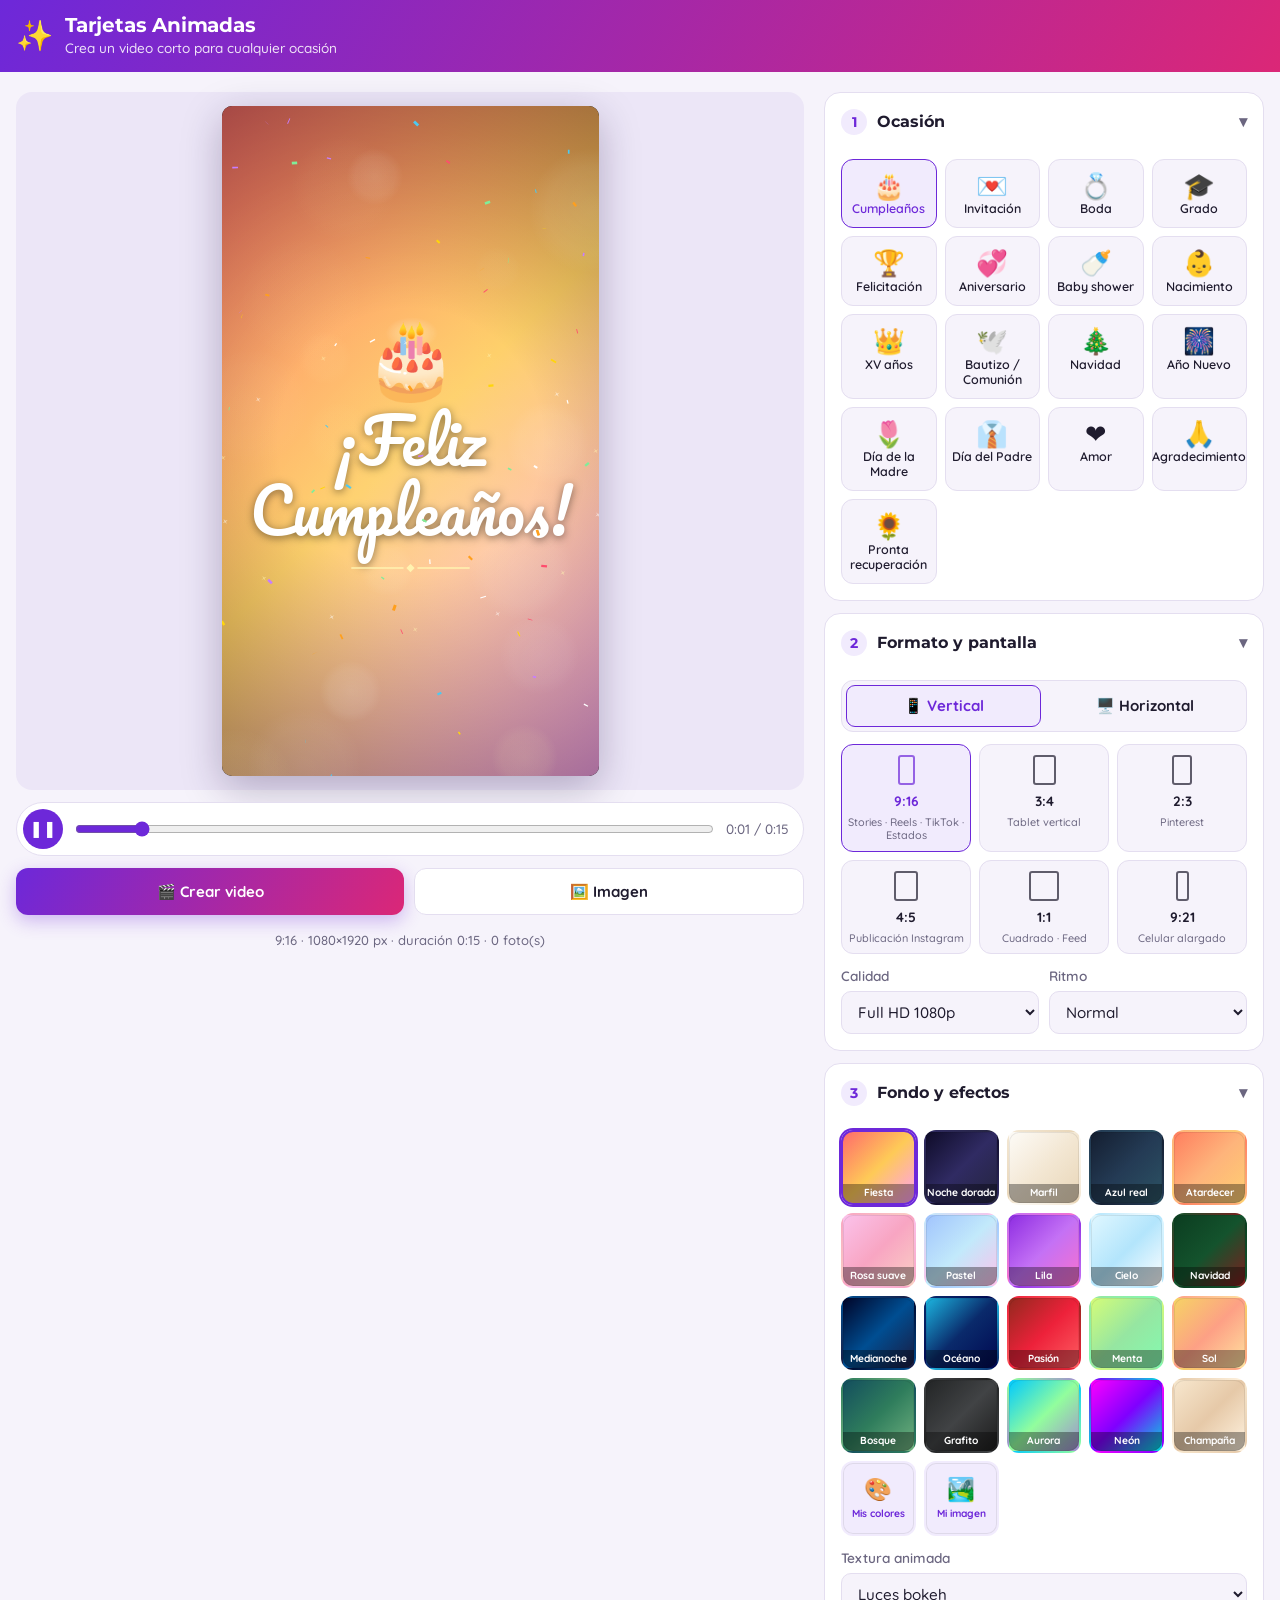
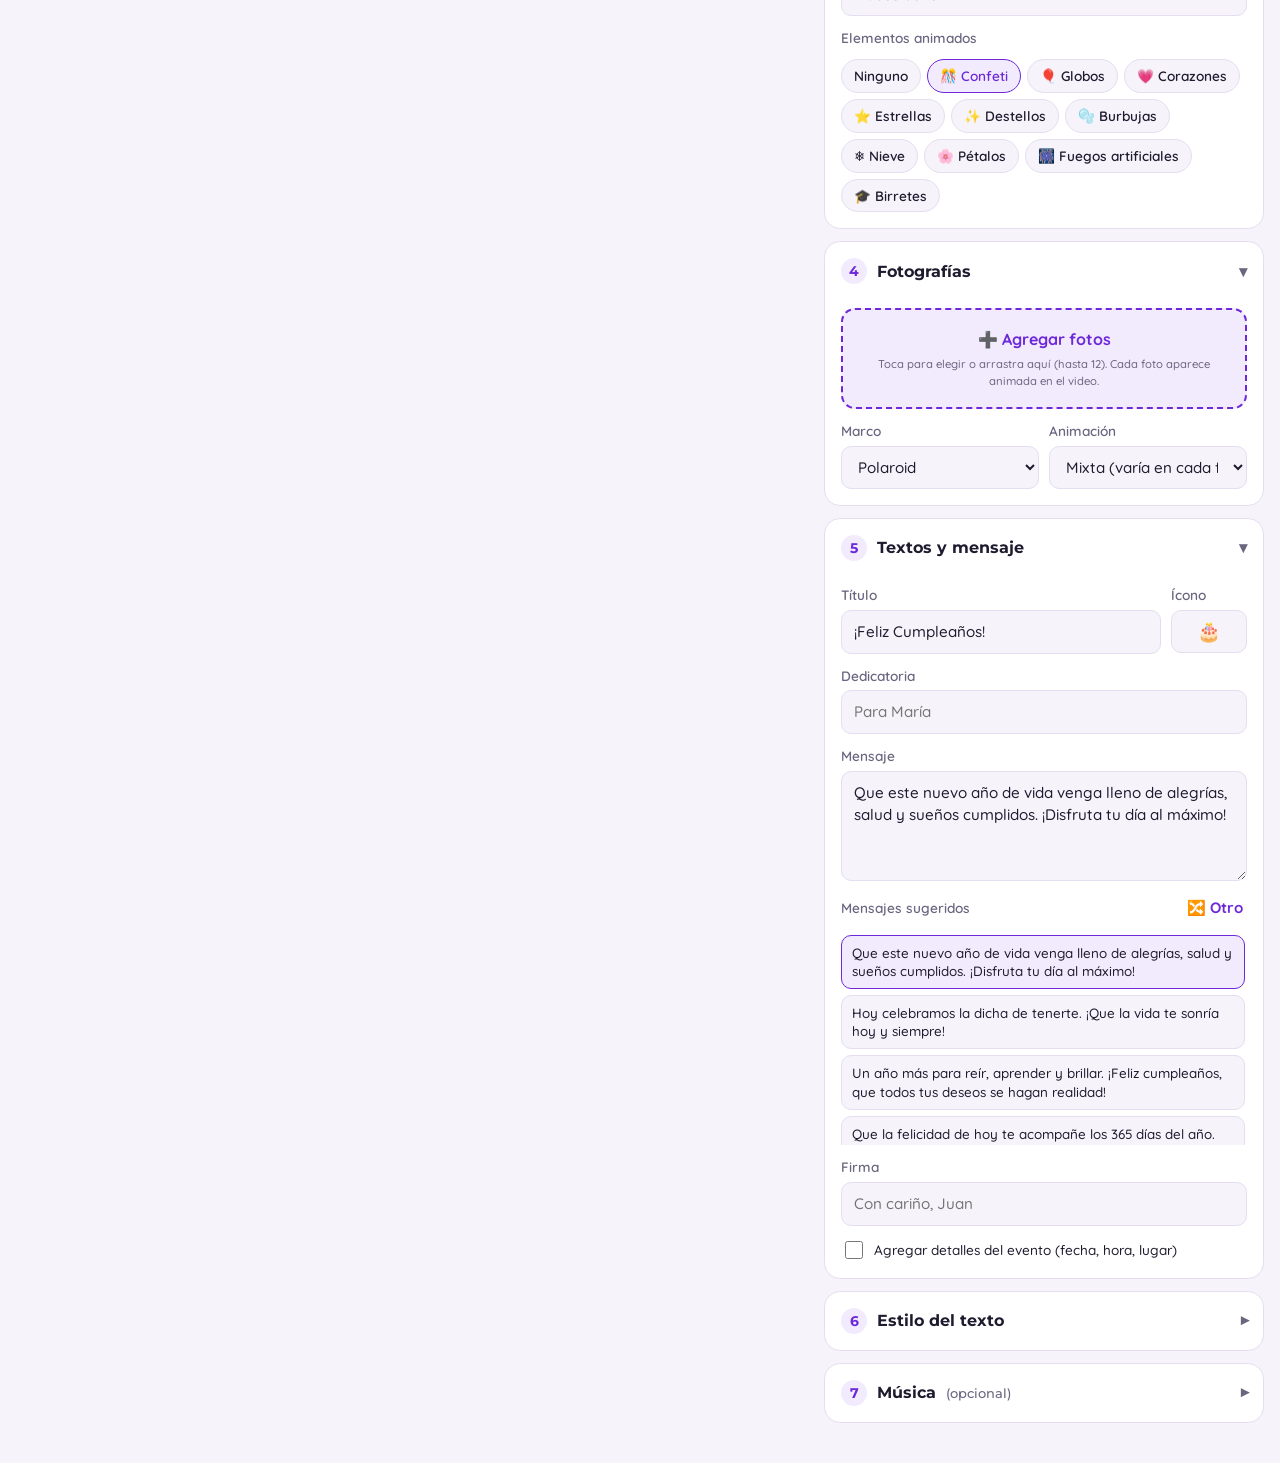
==== tarjetas/index.html @ b4204375 "Tarjetas Animadas: app para crear tarjetas virtuales en video App estática (tarjetas/) lista para Ne" ====
<!doctype html>
<html lang="es">
<head>
<meta charset="utf-8">
<meta name="viewport" content="width=device-width, initial-scale=1, viewport-fit=cover">
<meta name="description" content="Crea tarjetas virtuales animadas en video para cumpleaños, invitaciones, grados, bodas y más.">
<meta name="theme-color" content="#6d28d9">
<title>Tarjetas Animadas</title>
<link rel="icon" href="favicon.svg" type="image/svg+xml">
<link rel="preconnect" href="https://fonts.googleapis.com">
<link rel="preconnect" href="https://fonts.gstatic.com" crossorigin>
<link rel="stylesheet" href="https://fonts.googleapis.com/css2?family=Cinzel:wght@700&family=Dancing+Script:wght@700&family=Great+Vibes&family=Lobster&family=Montserrat:wght@400;600;700&family=Pacifico&family=Playfair+Display:wght@700&family=Quicksand:wght@500;600;700&display=swap">
<link rel="stylesheet" href="styles.css">
</head>
<body>
<header class="top">
  <div class="brand"><span class="logo" aria-hidden="true">✨</span><div><h1>Tarjetas Animadas</h1><p>Crea un video corto para cualquier ocasión</p></div></div>
</header>

<main class="layout">
  <section class="preview" aria-label="Vista previa">
    <div class="stage" id="stage"><canvas id="cv" aria-label="Vista previa animada de la tarjeta"></canvas></div>
    <div class="player">
      <button id="playBtn" class="round" aria-label="Reproducir">▶</button>
      <input id="scrub" type="range" min="0" max="10" step="0.01" value="0" aria-label="Posición">
      <span id="timeLbl" class="time">0:00 / 0:00</span>
    </div>
    <div class="actions">
      <button id="videoBtn" class="btn primary">🎬 Crear video</button>
      <button id="pngBtn" class="btn">🖼️ Imagen</button>
    </div>
    <p id="formatInfo" class="hint center"></p>
  </section>

  <section class="controls" aria-label="Opciones de la tarjeta">
    <details class="panel" open>
      <summary><b>1</b> Ocasión</summary>
      <div id="occGrid" class="occ-grid"></div>
    </details>

    <details class="panel" open>
      <summary><b>2</b> Formato y pantalla</summary>
      <div class="seg" role="group" aria-label="Orientación">
        <button data-orient="v" class="on">📱 Vertical</button>
        <button data-orient="h">🖥️ Horizontal</button>
      </div>
      <div id="ratioGrid" class="ratio-grid"></div>
      <div class="row2">
        <label>Calidad<select id="quality"></select></label>
        <label>Ritmo<select id="speed">
          <option value="0.8">Rápido</option>
          <option value="1" selected>Normal</option>
          <option value="1.3">Pausado</option>
        </select></label>
      </div>
    </details>

    <details class="panel" open>
      <summary><b>3</b> Fondo y efectos</summary>
      <div id="bgGrid" class="bg-grid"></div>
      <div id="customBox" class="row2" hidden>
        <label>Color 1<input id="c1" type="color" value="#ff6b6b"></label>
        <label>Color 2<input id="c2" type="color" value="#5f27cd"></label>
      </div>
      <div id="imageBox" hidden>
        <label class="file">📷 Elegir imagen de fondo<input id="bgFile" type="file" accept="image/*" hidden></label>
        <label>Oscurecer fondo<input id="bgDim" type="range" min="0" max="0.75" step="0.05" value="0.35"></label>
      </div>
      <label>Textura animada<select id="pattern"></select></label>
      <span class="lbl">Elementos animados</span>
      <div id="particleGrid" class="chips"></div>
    </details>

    <details class="panel" open>
      <summary><b>4</b> Fotografías</summary>
      <label id="drop" class="drop">
        <input id="photoIn" type="file" accept="image/*" multiple hidden>
        <span>➕ Agregar fotos</span>
        <small>Toca para elegir o arrastra aquí (hasta 12). Cada foto aparece animada en el video.</small>
      </label>
      <ul id="photoList" class="photos"></ul>
      <div class="row2">
        <label>Marco<select id="frame"></select></label>
        <label>Animación<select id="photoAnim"></select></label>
      </div>
    </details>

    <details class="panel" open>
      <summary><b>5</b> Textos y mensaje</summary>
      <div class="row-emoji">
        <label>Título<input id="title" type="text" maxlength="80"></label>
        <label class="emoji-in">Ícono<input id="emoji" type="text" maxlength="4"></label>
      </div>
      <label>Dedicatoria<input id="to" type="text" maxlength="80"></label>
      <label>Mensaje<textarea id="message" rows="4" maxlength="500"></textarea></label>
      <div class="sugg-head"><span class="lbl">Mensajes sugeridos</span><button id="shuffle" class="link">🔀 Otro</button></div>
      <div id="suggestions" class="sugg"></div>
      <label>Firma<input id="from" type="text" maxlength="80"></label>
      <label class="check"><input id="showDetails" type="checkbox"> Agregar detalles del evento (fecha, hora, lugar)</label>
      <div id="detailsBox" class="details" hidden>
        <label>Encabezado<input id="detailsTitle" type="text" maxlength="60" placeholder="¡Te esperamos!"></label>
        <div class="row2">
          <label>Fecha<input id="date" type="date"></label>
          <label>Hora<input id="time" type="time"></label>
        </div>
        <label>Lugar<input id="place" type="text" maxlength="120" placeholder="Salón Los Robles, Calle 10 # 5-20"></label>
        <label>Nota<input id="note" type="text" maxlength="120" placeholder="Confirmar asistencia al 300 000 0000"></label>
      </div>
    </details>

    <details class="panel">
      <summary><b>6</b> Estilo del texto</summary>
      <div class="row2">
        <label>Letra del título<select id="titleFont"></select></label>
        <label>Letra del mensaje<select id="bodyFont"></select></label>
      </div>
      <label>Animación del mensaje<select id="textAnim"></select></label>
      <label class="check"><input id="textAuto" type="checkbox" checked> Colores automáticos según el fondo</label>
      <div id="colorBox" class="row2" hidden>
        <label>Texto<input id="textColor" type="color" value="#ffffff"></label>
        <label>Detalles<input id="accentColor" type="color" value="#ffd166"></label>
      </div>
      <label class="check"><input id="showEmoji" type="checkbox" checked> Mostrar ícono en la portada</label>
    </details>

    <details class="panel">
      <summary><b>7</b> Música <small>(opcional)</small></summary>
      <label class="file">🎵 Elegir canción (MP3, M4A…)<input id="musicIn" type="file" accept="audio/*" hidden></label>
      <div id="musicBox" class="music" hidden>
        <span id="musicName"></span>
        <button id="musicRemove" class="link">Quitar</button>
      </div>
      <label>Volumen<input id="volume" type="range" min="0" max="1" step="0.05" value="0.8"></label>
      <p class="hint">La canción se incluye en el video y se desvanece al final. Usa música que tengas derecho a compartir.</p>
    </details>
  </section>
</main>

<dialog id="dlg">
  <div class="dlg-body">
    <div id="recView">
      <h2>Grabando tu video…</h2>
      <p class="hint">Mantén esta pestaña abierta y la pantalla encendida hasta que termine.</p>
      <div class="bar"><i id="recBar"></i></div>
      <p id="recLbl" class="hint center">0%</p>
      <button id="cancelBtn" class="btn">Cancelar</button>
    </div>
    <div id="doneView" hidden>
      <h2>¡Tu tarjeta está lista! 🎉</h2>
      <video id="outVideo" controls playsinline loop></video>
      <p id="outInfo" class="hint center"></p>
      <div class="actions">
        <a id="dlLink" class="btn primary" download>⬇️ Descargar</a>
        <button id="shareBtn" class="btn" hidden>📤 Compartir</button>
        <button id="closeBtn" class="btn">Cerrar</button>
      </div>
    </div>
  </div>
</dialog>
<div id="toast" role="status" aria-live="polite"></div>
<audio id="audio" loop preload="auto"></audio>
<script type="module" src="js/app.js"></script>
</body>
</html>
---- tarjetas/styles.css ----
:root {
  --bg: #f6f3fb;
  --panel: #ffffff;
  --ink: #1f1b2e;
  --muted: #6b6680;
  --line: #e4def0;
  --brand: #6d28d9;
  --brand2: #db2777;
  --brand-ink: #ffffff;
  --soft: #f1ebfd;
  --stage: #ece6f7;
  --r: 16px;
  color-scheme: light;
}
@media (prefers-color-scheme: dark) {
  :root:not([data-theme="light"]) {
    --bg: #14111d; --panel: #1e1a2b; --ink: #f1edf9; --muted: #a59fbb; --line: #332c46;
    --brand: #a78bfa; --brand2: #f472b6; --brand-ink: #160f24; --soft: #2a2340; --stage: #0d0b14;
    color-scheme: dark;
  }
}
:root[data-theme="dark"] {
  --bg: #14111d; --panel: #1e1a2b; --ink: #f1edf9; --muted: #a59fbb; --line: #332c46;
  --brand: #a78bfa; --brand2: #f472b6; --brand-ink: #160f24; --soft: #2a2340; --stage: #0d0b14;
  color-scheme: dark;
}

* { box-sizing: border-box; -webkit-tap-highlight-color: transparent; }
html, body { margin: 0; }
body { background: var(--bg); color: var(--ink); font: 500 15px/1.45 Quicksand, system-ui, -apple-system, "Segoe UI", Roboto, sans-serif; }
button, input, select, textarea { font: inherit; color: inherit; }
button { cursor: pointer; }
[hidden] { display: none !important; }

.top { padding: 14px 16px; background: linear-gradient(120deg, #6d28d9, #db2777); color: #fff; }
.brand { display: flex; align-items: center; gap: 12px; max-width: 1280px; margin: 0 auto; }
.logo { font-size: 30px; }
.top h1 { margin: 0; font: 700 1.25rem/1.1 Montserrat, sans-serif; letter-spacing: -0.01em; }
.top p { margin: 2px 0 0; opacity: 0.88; font-size: 0.85rem; }

.layout { display: grid; grid-template-columns: minmax(0, 1fr) minmax(340px, 440px); gap: 20px; max-width: 1280px; margin: 0 auto; padding: 20px 16px 40px; align-items: start; }
.preview { position: sticky; top: 16px; display: flex; flex-direction: column; gap: 12px; min-width: 0; }
.stage { background: var(--stage); border-radius: var(--r); display: flex; align-items: center; justify-content: center; padding: 14px; min-height: 240px; }
#cv { display: block; border-radius: 10px; box-shadow: 0 12px 40px rgba(30, 10, 60, 0.28); background: #000; }

.player { display: flex; align-items: center; gap: 10px; background: var(--panel); border: 1px solid var(--line); border-radius: 99px; padding: 6px 14px 6px 6px; }
.round { width: 40px; height: 40px; border-radius: 50%; border: 0; background: var(--brand); color: var(--brand-ink); font-size: 16px; flex: none; }
#scrub { flex: 1; min-width: 0; accent-color: var(--brand); }
.time { font-variant-numeric: tabular-nums; font-size: 0.85rem; color: var(--muted); white-space: nowrap; }

.actions { display: flex; gap: 10px; flex-wrap: wrap; }
.btn { flex: 1; min-width: 120px; display: inline-flex; align-items: center; justify-content: center; gap: 6px; padding: 12px 16px; border-radius: 12px; border: 1px solid var(--line); background: var(--panel); font-weight: 700; text-decoration: none; color: var(--ink); }
.btn.primary { background: linear-gradient(120deg, var(--brand), var(--brand2)); color: #fff; border: 0; box-shadow: 0 6px 18px rgba(109, 40, 217, 0.3); }
.btn:disabled { opacity: 0.6; cursor: wait; }
.hint { color: var(--muted); font-size: 0.82rem; margin: 4px 0; }
.center { text-align: center; }

.controls { display: flex; flex-direction: column; gap: 12px; min-width: 0; }
.panel { background: var(--panel); border: 1px solid var(--line); border-radius: var(--r); padding: 4px 16px; }
.panel[open] { padding-bottom: 16px; }
.panel summary { list-style: none; cursor: pointer; padding: 12px 0; font: 700 1rem Montserrat, sans-serif; display: flex; align-items: center; gap: 10px; }
.panel summary::-webkit-details-marker { display: none; }
.panel summary::after { content: '▾'; margin-left: auto; color: var(--muted); transition: transform 0.2s; }
.panel:not([open]) summary::after { transform: rotate(-90deg); }
.panel summary b { width: 26px; height: 26px; border-radius: 50%; background: var(--soft); color: var(--brand); display: grid; place-items: center; font-size: 0.85rem; flex: none; }
.panel summary small { color: var(--muted); font-weight: 500; }
.panel > * + * { margin-top: 12px; }

label { display: flex; flex-direction: column; gap: 5px; font-size: 0.85rem; font-weight: 600; color: var(--muted); }
input[type="text"], input[type="date"], input[type="time"], select, textarea {
  width: 100%; padding: 10px 12px; border: 1px solid var(--line); border-radius: 10px; background: var(--bg); color: var(--ink); font-weight: 500; font-size: 0.95rem;
}
textarea { resize: vertical; min-height: 90px; }
input:focus-visible, select:focus-visible, textarea:focus-visible, button:focus-visible, summary:focus-visible { outline: 2px solid var(--brand); outline-offset: 2px; }
input[type="color"] { width: 100%; height: 40px; padding: 2px; border: 1px solid var(--line); border-radius: 10px; background: var(--bg); }
input[type="range"] { accent-color: var(--brand); }
.lbl { display: block; font-size: 0.85rem; font-weight: 600; color: var(--muted); }
.row2 { display: grid; grid-template-columns: 1fr 1fr; gap: 10px; }
.row-emoji { display: grid; grid-template-columns: 1fr 76px; gap: 10px; }
.emoji-in input { text-align: center; font-size: 1.2rem; padding: 7px; }
.check { flex-direction: row; align-items: center; gap: 8px; color: var(--ink); font-weight: 500; }
.check input { width: 18px; height: 18px; accent-color: var(--brand); }
.link { border: 0; background: none; color: var(--brand); font-weight: 700; padding: 4px; }

.occ-grid { display: grid; grid-template-columns: repeat(auto-fill, minmax(92px, 1fr)); gap: 8px; }
.occ { display: flex; flex-direction: column; align-items: center; gap: 2px; padding: 10px 4px; border-radius: 12px; border: 1.5px solid var(--line); background: var(--bg); font-size: 0.78rem; font-weight: 600; line-height: 1.2; text-align: center; }
.occ span { font-size: 1.6rem; }
.occ.on, .chip.on, .ratio.on, .seg .on { border-color: var(--brand); background: var(--soft); color: var(--brand); }

.seg { display: grid; grid-template-columns: 1fr 1fr; gap: 6px; background: var(--bg); padding: 4px; border-radius: 12px; border: 1px solid var(--line); }
.seg button { border: 1.5px solid transparent; background: none; padding: 9px; border-radius: 9px; font-weight: 700; }
.ratio-grid { display: grid; grid-template-columns: repeat(3, 1fr); gap: 8px; }
.ratio { display: flex; flex-direction: column; align-items: center; gap: 6px; padding: 10px 4px 8px; border: 1.5px solid var(--line); background: var(--bg); border-radius: 12px; font-weight: 700; font-size: 0.85rem; }
.ratio i { display: block; border: 2px solid currentColor; border-radius: 3px; opacity: 0.7; }
.ratio small { font-weight: 500; font-size: 0.68rem; color: var(--muted); text-align: center; line-height: 1.2; }

.bg-grid { display: grid; grid-template-columns: repeat(auto-fill, minmax(64px, 1fr)); gap: 8px; }
.sw { aspect-ratio: 1; border-radius: 12px; border: 2px solid transparent; position: relative; overflow: hidden; display: flex; align-items: flex-end; justify-content: center; padding: 0; box-shadow: inset 0 0 0 1px rgba(0, 0, 0, 0.08); }
.sw span { width: 100%; font-size: 0.64rem; font-weight: 700; color: #fff; background: rgba(0, 0, 0, 0.35); padding: 2px 0; }
.sw.on { border-color: var(--brand); box-shadow: 0 0 0 2px var(--brand); }
.sw.special { background: var(--soft); align-items: center; flex-direction: column; color: var(--brand); font-size: 1.4rem; }
.sw.special span { background: none; color: var(--brand); }

.chips { display: flex; flex-wrap: wrap; gap: 6px; }
.chip { border: 1.5px solid var(--line); background: var(--bg); border-radius: 99px; padding: 6px 12px; font-size: 0.85rem; font-weight: 600; }

.file { flex-direction: row; justify-content: center; padding: 12px; border: 1.5px dashed var(--brand); border-radius: 12px; color: var(--brand); cursor: pointer; background: var(--soft); }
.drop { align-items: center; text-align: center; padding: 18px 12px; border: 2px dashed var(--brand); border-radius: 14px; background: var(--soft); cursor: pointer; color: var(--brand); }
.drop span { font-size: 1rem; font-weight: 700; }
.drop small { color: var(--muted); font-weight: 500; }
.drop.over { background: var(--brand); color: var(--brand-ink); }
.photos { list-style: none; margin: 0; padding: 0; display: grid; grid-template-columns: repeat(auto-fill, minmax(86px, 1fr)); gap: 8px; }
.photos:empty { display: none; }
.photos li { position: relative; border-radius: 10px; overflow: hidden; background: var(--bg); aspect-ratio: 1; border: 1px solid var(--line); }
.photos img { width: 100%; height: 100%; object-fit: cover; display: block; cursor: pointer; }
.photos .n { position: absolute; top: 4px; left: 4px; background: rgba(0, 0, 0, 0.6); color: #fff; font-size: 0.7rem; font-weight: 700; border-radius: 99px; padding: 1px 7px; }
.photos .ops { position: absolute; inset: auto 0 0 0; display: flex; justify-content: space-between; background: linear-gradient(transparent, rgba(0, 0, 0, 0.65)); padding: 10px 3px 3px; }
.photos .ops button { border: 0; background: rgba(255, 255, 255, 0.9); color: #222; width: 26px; height: 26px; border-radius: 50%; font-size: 0.8rem; padding: 0; }

.sugg-head { display: flex; align-items: center; justify-content: space-between; }
.sugg { display: flex; flex-direction: column; gap: 6px; max-height: 210px; overflow-y: auto; padding-right: 2px; }
.sugg button { text-align: left; border: 1px solid var(--line); background: var(--bg); border-radius: 10px; padding: 8px 10px; font-size: 0.84rem; line-height: 1.35; }
.sugg button.on { border-color: var(--brand); background: var(--soft); }
.details { display: flex; flex-direction: column; gap: 10px; padding: 12px; border-radius: 12px; background: var(--bg); border: 1px solid var(--line); }
.music { display: flex; align-items: center; justify-content: space-between; gap: 8px; background: var(--bg); padding: 8px 12px; border-radius: 10px; font-size: 0.88rem; }
.music span { overflow: hidden; text-overflow: ellipsis; white-space: nowrap; }

dialog { border: 0; border-radius: 20px; padding: 0; width: min(560px, calc(100vw - 32px)); background: var(--panel); color: var(--ink); box-shadow: 0 30px 80px rgba(0, 0, 0, 0.4); }
dialog::backdrop { background: rgba(15, 8, 30, 0.6); backdrop-filter: blur(3px); }
.dlg-body { padding: 22px; }
.dlg-body h2 { margin: 0 0 8px; font: 700 1.2rem Montserrat, sans-serif; text-align: center; }
#recView { display: flex; flex-direction: column; gap: 10px; }
.bar { height: 12px; background: var(--soft); border-radius: 99px; overflow: hidden; }
.bar i { display: block; height: 100%; width: 0; background: linear-gradient(90deg, var(--brand), var(--brand2)); transition: width 0.15s linear; }
#outVideo { display: block; width: 100%; max-height: 56vh; background: #000; border-radius: 12px; margin: 10px 0; }

#toast { position: fixed; left: 50%; bottom: 24px; transform: translate(-50%, 30px); background: #1f1b2e; color: #fff; padding: 10px 18px; border-radius: 99px; font-size: 0.9rem; opacity: 0; pointer-events: none; transition: 0.25s; z-index: 50; max-width: calc(100vw - 32px); text-align: center; }
#toast.show { opacity: 1; transform: translate(-50%, 0); }

@media (max-width: 899px) {
  .layout { grid-template-columns: 1fr; padding: 0 16px 32px; gap: 14px; }
  .preview { top: 0; z-index: 10; background: var(--bg); padding: 10px 0 8px; margin: 0 -16px; padding-left: 16px; padding-right: 16px; box-shadow: 0 8px 16px -12px rgba(0, 0, 0, 0.35); gap: 8px; }
  .stage { padding: 6px; min-height: 0; }
  .top { padding: 10px 16px; }
  .top p { display: none; }
  .logo { font-size: 24px; }
  .player { padding: 3px 12px 3px 3px; }
  .round { width: 34px; height: 34px; font-size: 14px; }
  .preview .hint { display: none; }
  .btn { padding: 9px 12px; min-width: 0; }
}
@media (max-width: 420px) {
  .ratio-grid { grid-template-columns: repeat(3, 1fr); }
  .row2 { gap: 8px; }
}
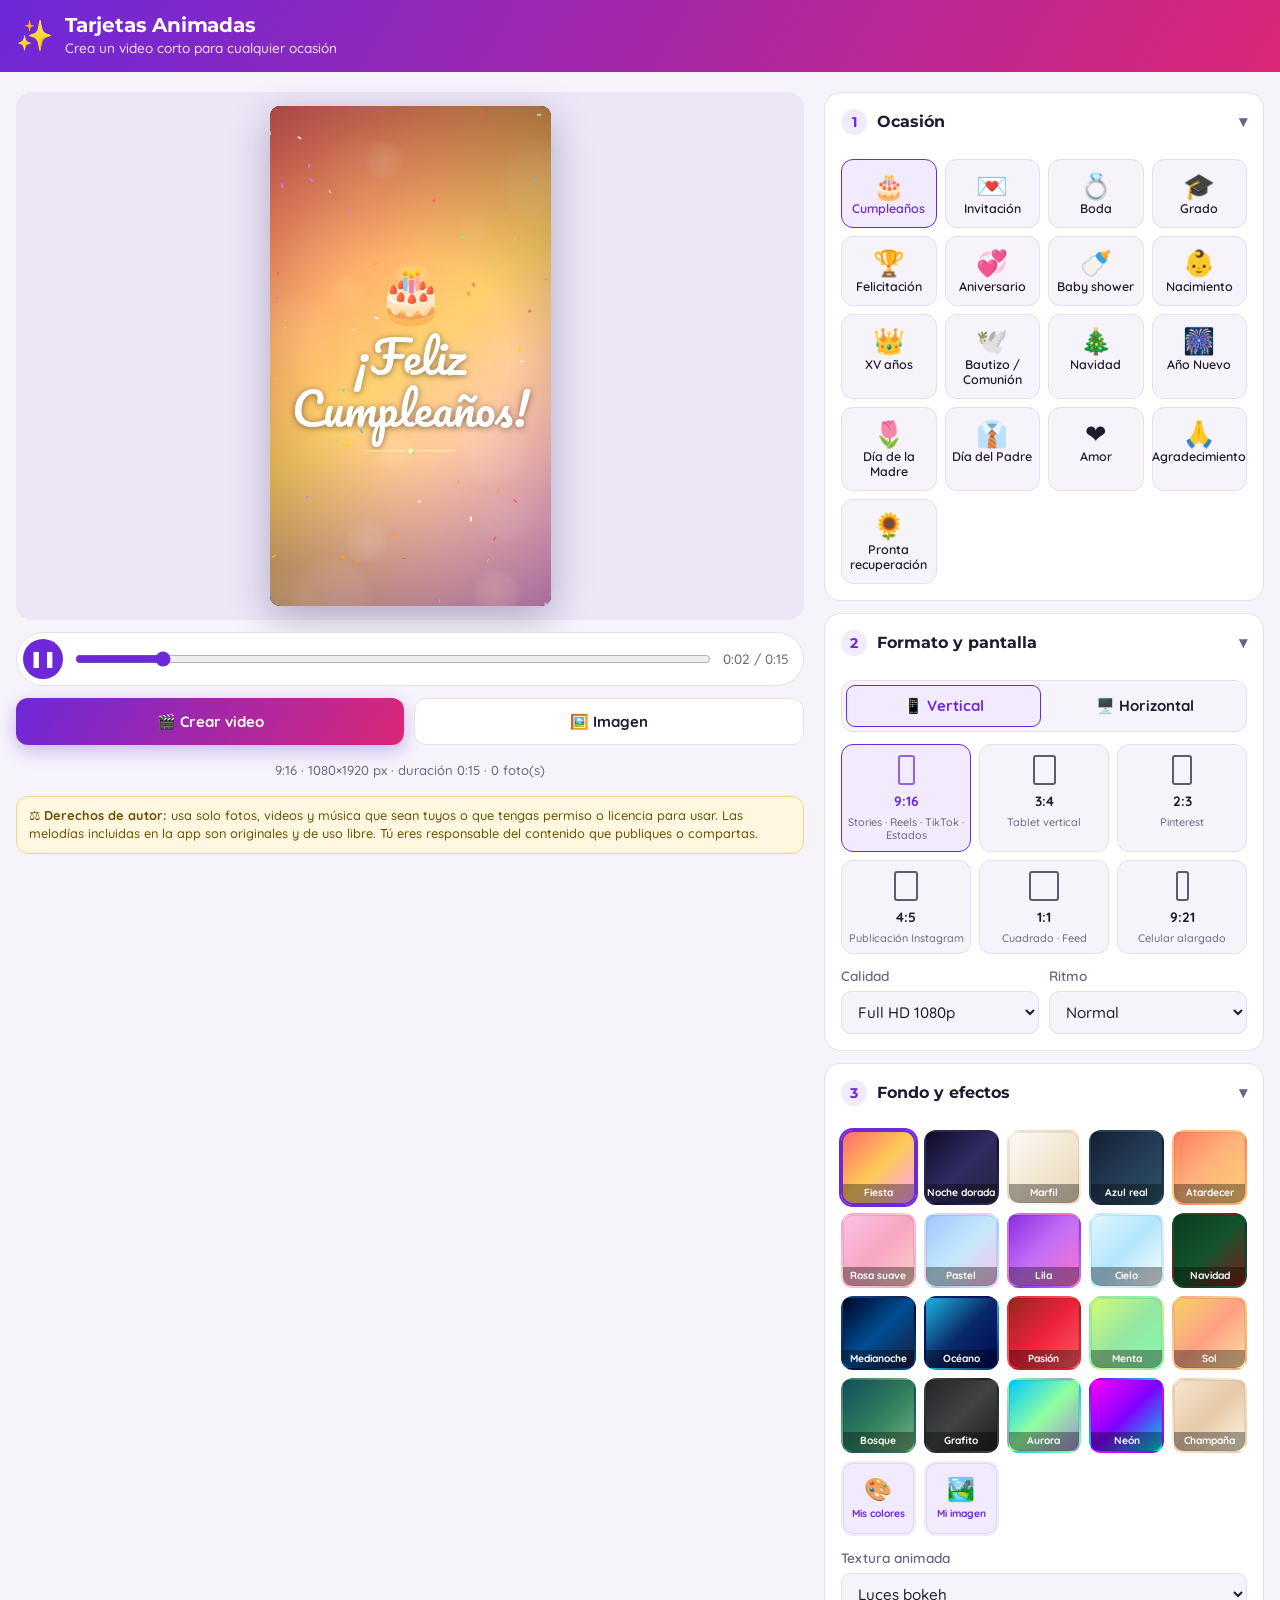
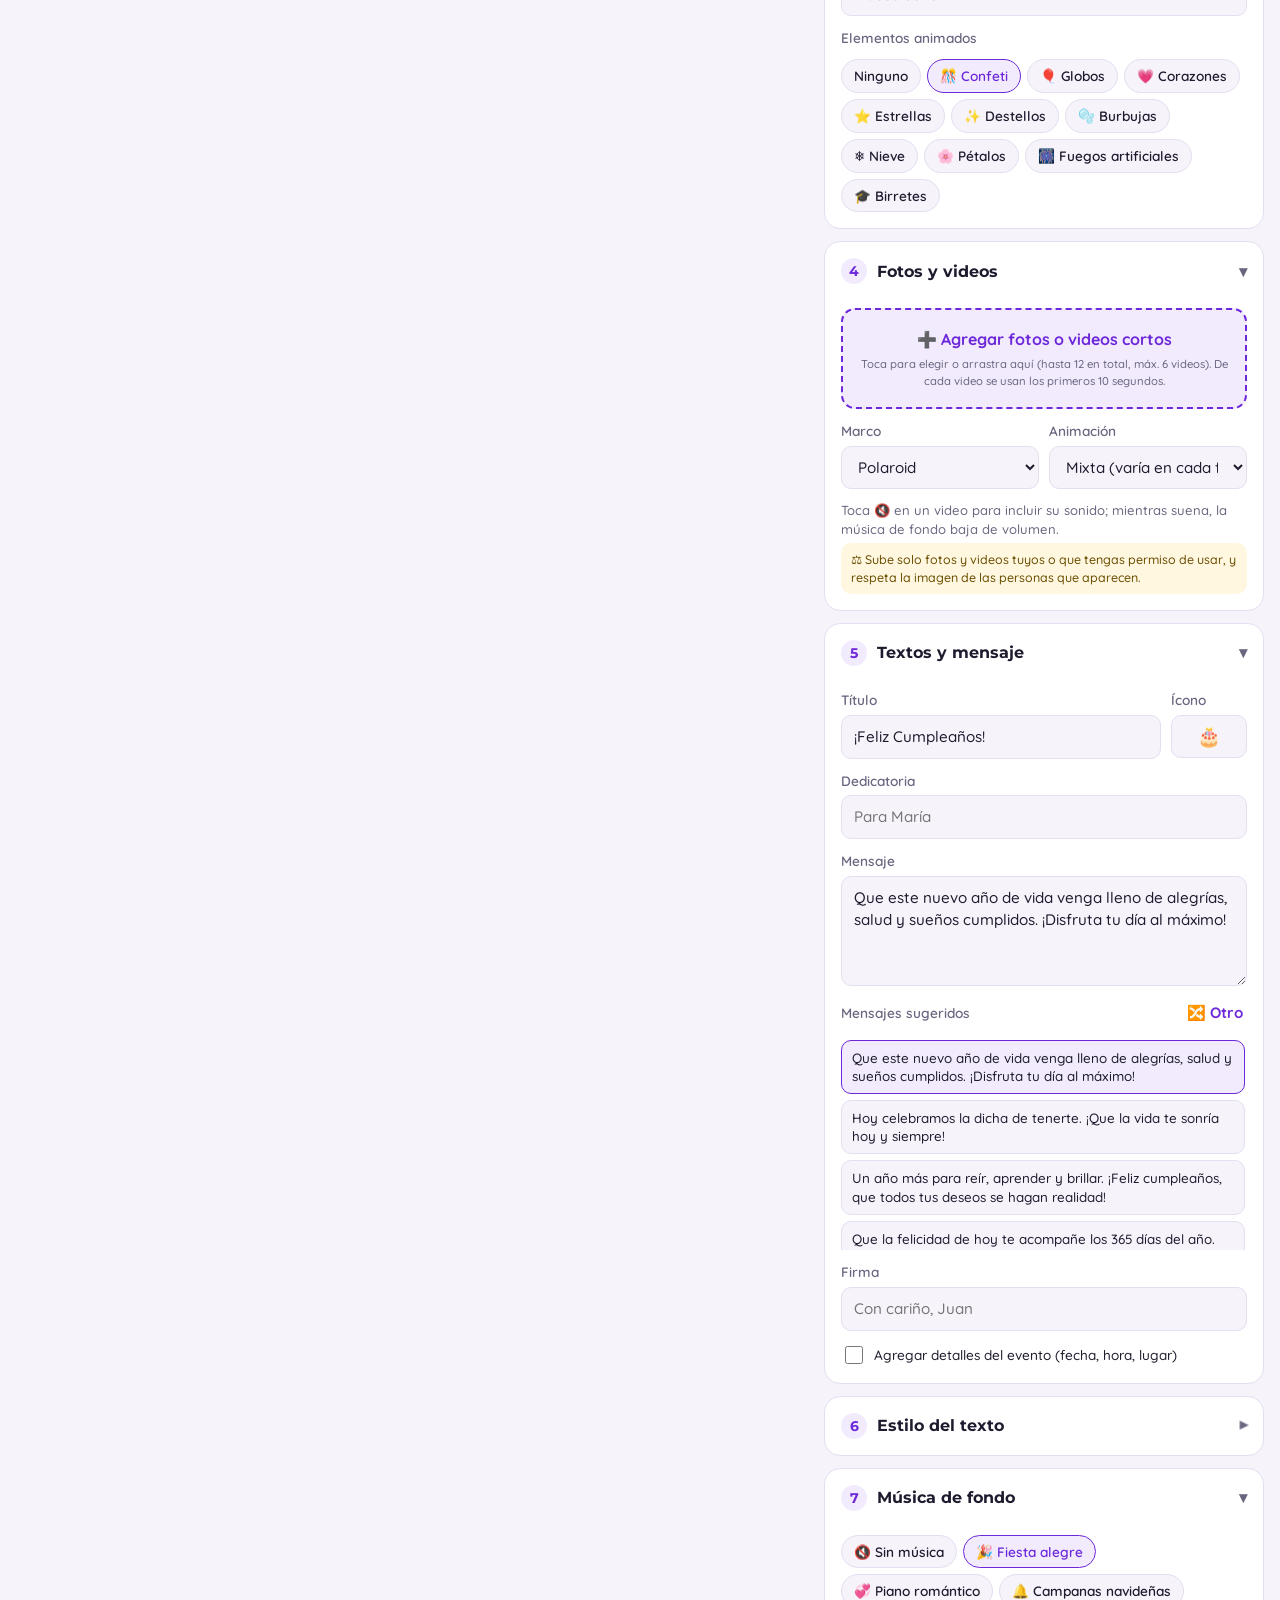
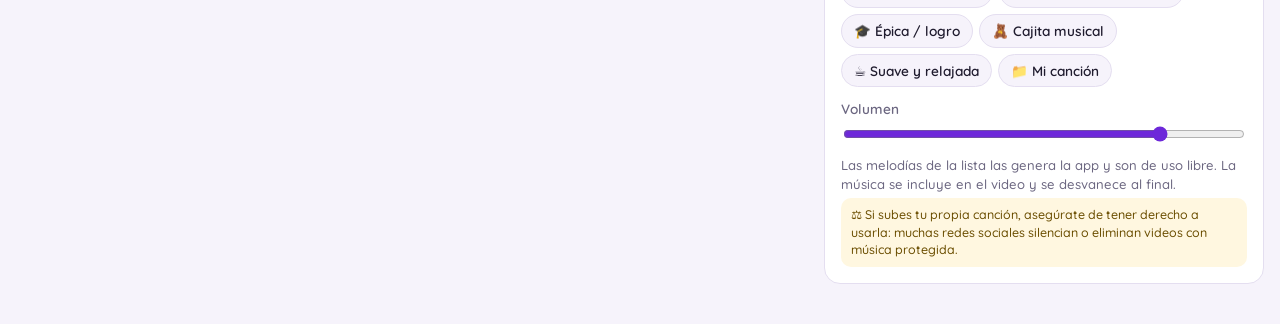
==== commit 86005567: "Tarjetas: videos cortos, música de fondo y aviso de derechos de autor - Fotos y videos: hasta 6 clip" ====
--- a/tarjetas/index.html
+++ b/tarjetas/index.html
@@ -30,6 +30,10 @@
       <button id="pngBtn" class="btn">🖼️ Imagen</button>
     </div>
     <p id="formatInfo" class="hint center"></p>
+    <p class="legal" role="note">
+      <span class="legal-long">⚖️ <b>Derechos de autor:</b> usa solo fotos, videos y música que sean tuyos o que tengas permiso o licencia para usar. Las melodías incluidas en la app son originales y de uso libre. Tú eres responsable del contenido que publiques o compartas.</span>
+      <span class="legal-short">⚖️ <b>Derechos de autor:</b> usa solo fotos, videos y música propios o con permiso.</span>
+    </p>
   </section>
 
   <section class="controls" aria-label="Opciones de la tarjeta">
@@ -72,17 +76,19 @@
     </details>
 
     <details class="panel" open>
-      <summary><b>4</b> Fotografías</summary>
+      <summary><b>4</b> Fotos y videos</summary>
       <label id="drop" class="drop">
-        <input id="photoIn" type="file" accept="image/*" multiple hidden>
-        <span>➕ Agregar fotos</span>
-        <small>Toca para elegir o arrastra aquí (hasta 12). Cada foto aparece animada en el video.</small>
+        <input id="photoIn" type="file" accept="image/*,video/*" multiple hidden>
+        <span>➕ Agregar fotos o videos cortos</span>
+        <small>Toca para elegir o arrastra aquí (hasta 12 en total, máx. 6 videos). De cada video se usan los primeros 10 segundos.</small>
       </label>
       <ul id="photoList" class="photos"></ul>
       <div class="row2">
         <label>Marco<select id="frame"></select></label>
         <label>Animación<select id="photoAnim"></select></label>
       </div>
+      <p class="hint">Toca 🔇 en un video para incluir su sonido; mientras suena, la música de fondo baja de volumen.</p>
+      <p class="legal-inline">⚖️ Sube solo fotos y videos tuyos o que tengas permiso de usar, y respeta la imagen de las personas que aparecen.</p>
     </details>
 
     <details class="panel" open>
@@ -123,15 +129,17 @@
       <label class="check"><input id="showEmoji" type="checkbox" checked> Mostrar ícono en la portada</label>
     </details>
 
-    <details class="panel">
-      <summary><b>7</b> Música <small>(opcional)</small></summary>
-      <label class="file">🎵 Elegir canción (MP3, M4A…)<input id="musicIn" type="file" accept="audio/*" hidden></label>
+    <details class="panel" open>
+      <summary><b>7</b> Música de fondo</summary>
+      <div id="musicGrid" class="chips"></div>
+      <label class="file" id="musicPick" hidden>🎵 Elegir canción (MP3, M4A…)<input id="musicIn" type="file" accept="audio/*" hidden></label>
       <div id="musicBox" class="music" hidden>
         <span id="musicName"></span>
         <button id="musicRemove" class="link">Quitar</button>
       </div>
       <label>Volumen<input id="volume" type="range" min="0" max="1" step="0.05" value="0.8"></label>
-      <p class="hint">La canción se incluye en el video y se desvanece al final. Usa música que tengas derecho a compartir.</p>
+      <p class="hint">Las melodías de la lista las genera la app y son de uso libre. La música se incluye en el video y se desvanece al final.</p>
+      <p class="legal-inline">⚖️ Si subes tu propia canción, asegúrate de tener derecho a usarla: muchas redes sociales silencian o eliminan videos con música protegida.</p>
     </details>
   </section>
 </main>
@@ -149,6 +157,7 @@
       <h2>¡Tu tarjeta está lista! 🎉</h2>
       <video id="outVideo" controls playsinline loop></video>
       <p id="outInfo" class="hint center"></p>
+      <p class="legal-inline center">⚖️ Antes de compartir, verifica que tienes permiso para usar todas las fotos, videos y música de tu tarjeta.</p>
       <div class="actions">
         <a id="dlLink" class="btn primary" download>⬇️ Descargar</a>
         <button id="shareBtn" class="btn" hidden>📤 Compartir</button>
@@ -159,6 +168,7 @@
 </dialog>
 <div id="toast" role="status" aria-live="polite"></div>
 <audio id="audio" loop preload="auto"></audio>
+<div id="media" aria-hidden="true"></div>
 <script type="module" src="js/app.js"></script>
 </body>
 </html>
--- a/tarjetas/styles.css
+++ b/tarjetas/styles.css
@@ -9,6 +9,7 @@
   --brand-ink: #ffffff;
   --soft: #f1ebfd;
   --stage: #ece6f7;
+  --legal-bg: #fff7e0; --legal-line: #f1d48a; --legal-ink: #6b4e00;
   --r: 16px;
   color-scheme: light;
 }
@@ -16,12 +17,14 @@
   :root:not([data-theme="light"]) {
     --bg: #14111d; --panel: #1e1a2b; --ink: #f1edf9; --muted: #a59fbb; --line: #332c46;
     --brand: #a78bfa; --brand2: #f472b6; --brand-ink: #160f24; --soft: #2a2340; --stage: #0d0b14;
+    --legal-bg: #2e2612; --legal-line: #5c4a1a; --legal-ink: #f3d98b;
     color-scheme: dark;
   }
 }
 :root[data-theme="dark"] {
   --bg: #14111d; --panel: #1e1a2b; --ink: #f1edf9; --muted: #a59fbb; --line: #332c46;
   --brand: #a78bfa; --brand2: #f472b6; --brand-ink: #160f24; --soft: #2a2340; --stage: #0d0b14;
+    --legal-bg: #2e2612; --legal-line: #5c4a1a; --legal-ink: #f3d98b;
   color-scheme: dark;
 }
 
@@ -122,6 +125,13 @@
 .sugg button { text-align: left; border: 1px solid var(--line); background: var(--bg); border-radius: 10px; padding: 8px 10px; font-size: 0.84rem; line-height: 1.35; }
 .sugg button.on { border-color: var(--brand); background: var(--soft); }
 .details { display: flex; flex-direction: column; gap: 10px; padding: 12px; border-radius: 12px; background: var(--bg); border: 1px solid var(--line); }
+.legal { margin: 0; padding: 10px 12px; border-radius: 12px; background: var(--legal-bg); border: 1px solid var(--legal-line); color: var(--legal-ink); font-size: 0.8rem; line-height: 1.4; }
+.legal-short { display: none; }
+.legal-inline { margin: 0; padding: 8px 10px; border-radius: 10px; background: var(--legal-bg); color: var(--legal-ink); font-size: 0.78rem; line-height: 1.4; }
+#media { position: fixed; left: 0; top: 0; width: 1px; height: 1px; overflow: hidden; opacity: 0; pointer-events: none; }
+#media video { width: 1px; height: 1px; }
+.photos .badge { position: absolute; bottom: 38px; right: 4px; background: rgba(0, 0, 0, 0.65); color: #fff; font-size: 0.68rem; font-weight: 700; border-radius: 99px; padding: 1px 7px; }
+.photos .snd { position: absolute; top: 4px; right: 4px; border: 0; width: 26px; height: 26px; border-radius: 50%; background: rgba(255, 255, 255, 0.92); font-size: 0.8rem; padding: 0; }
 .music { display: flex; align-items: center; justify-content: space-between; gap: 8px; background: var(--bg); padding: 8px 12px; border-radius: 10px; font-size: 0.88rem; }
 .music span { overflow: hidden; text-overflow: ellipsis; white-space: nowrap; }
 
@@ -147,6 +157,9 @@
   .player { padding: 3px 12px 3px 3px; }
   .round { width: 34px; height: 34px; font-size: 14px; }
   .preview .hint { display: none; }
+  .legal { padding: 6px 10px; font-size: 0.74rem; }
+  .legal-long { display: none; }
+  .legal-short { display: inline; }
   .btn { padding: 9px 12px; min-width: 0; }
 }
 @media (max-width: 420px) {
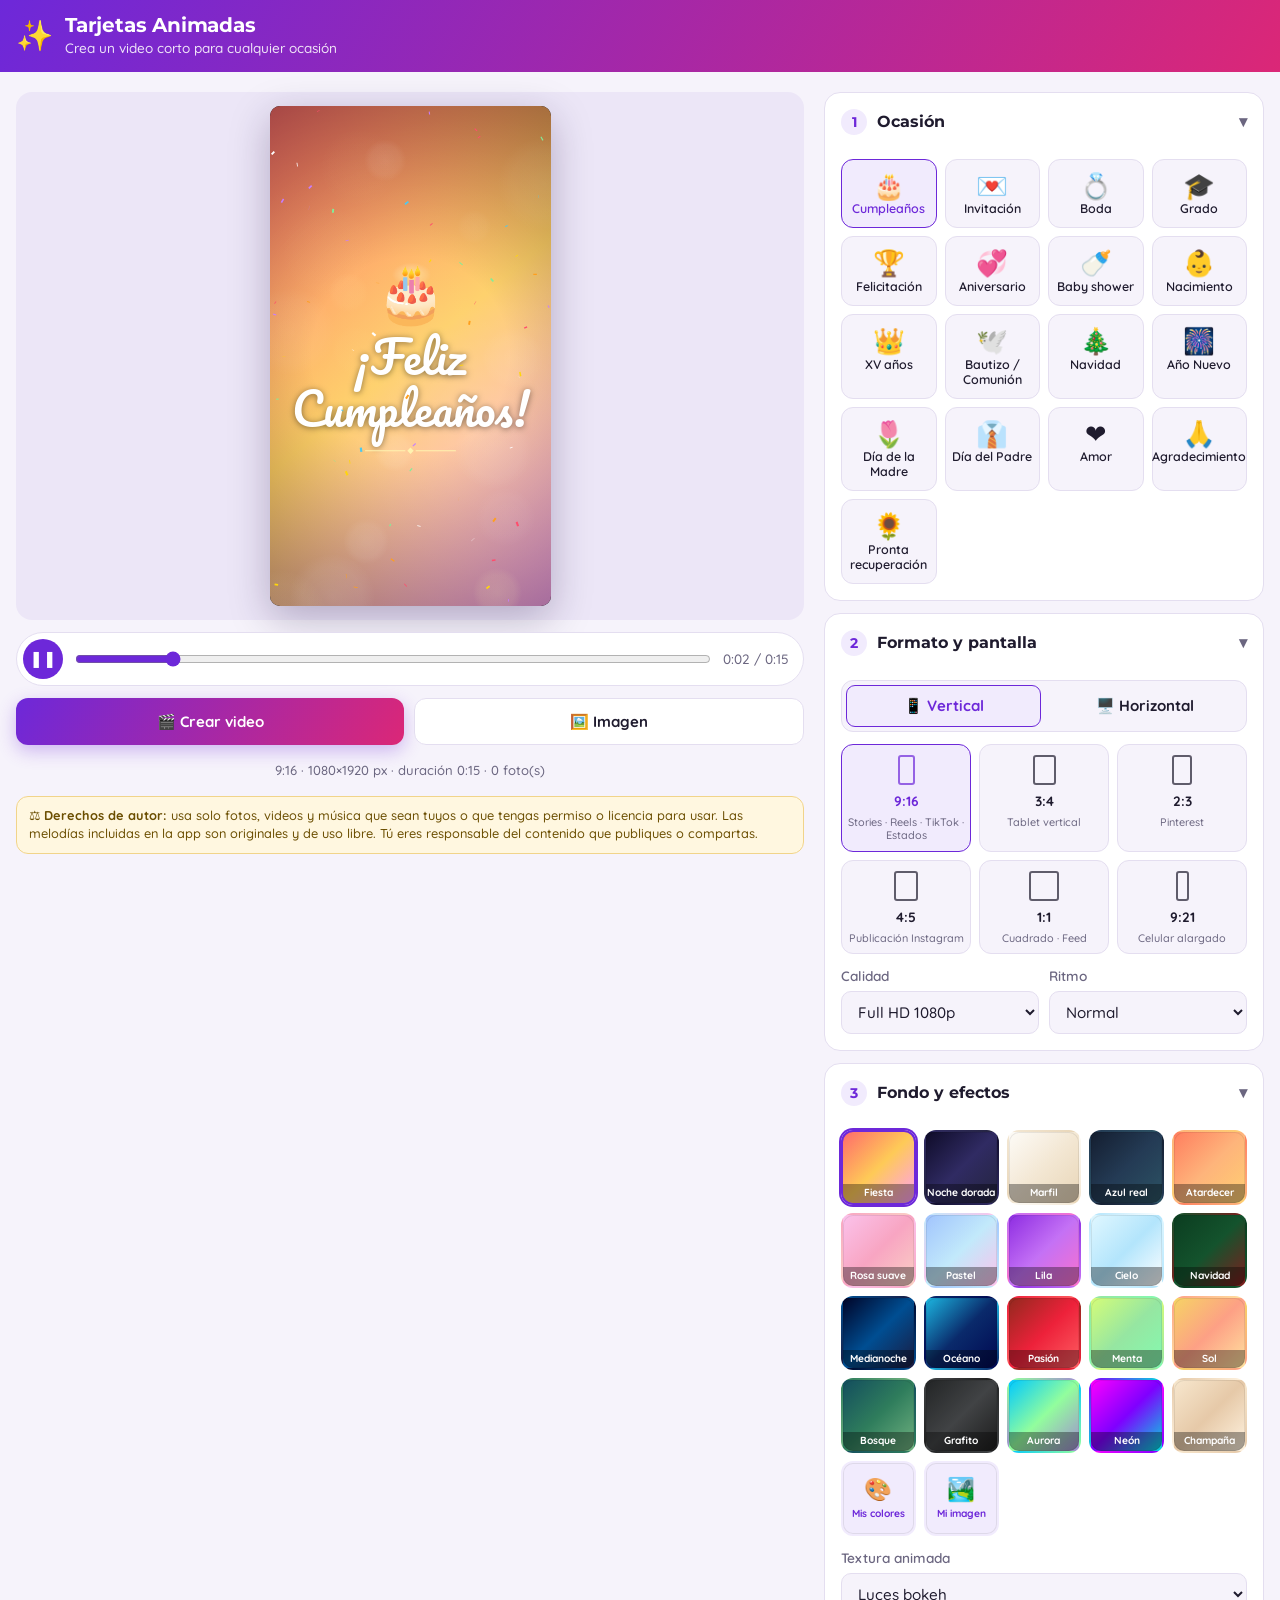
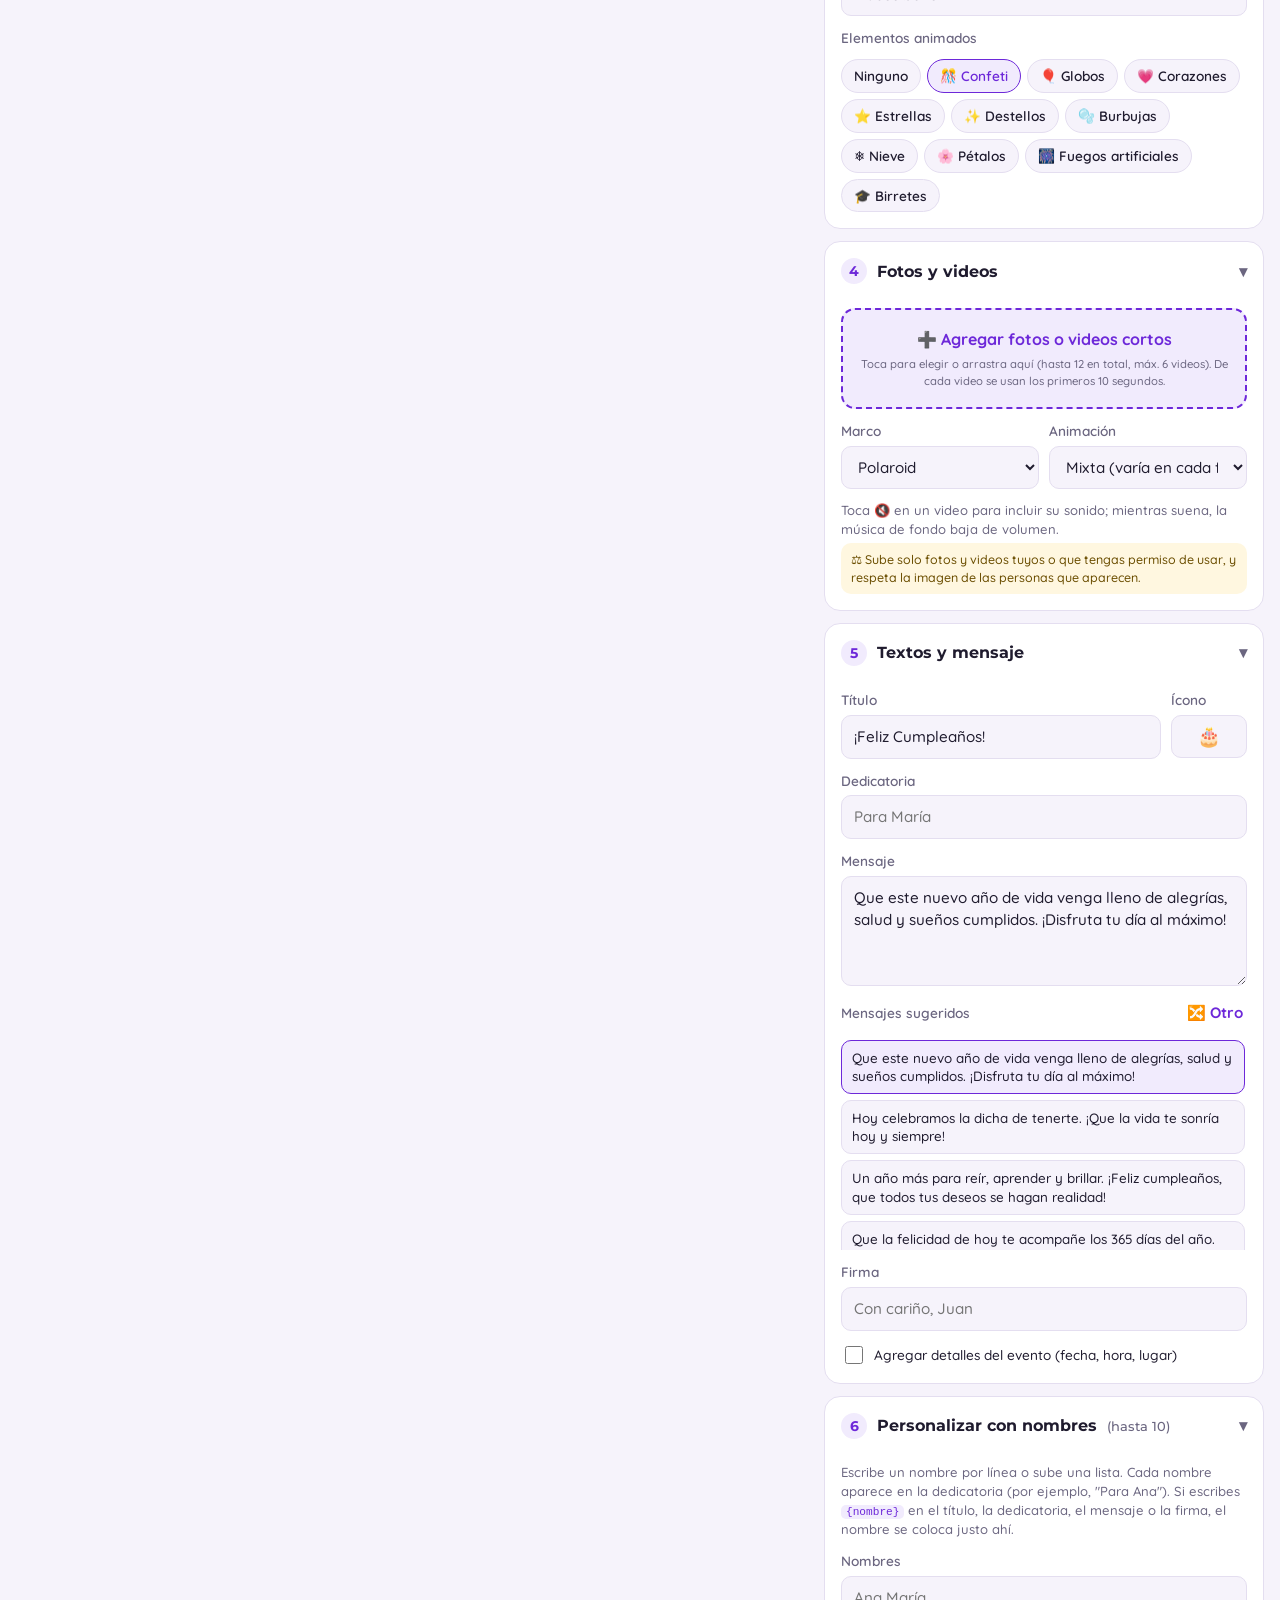
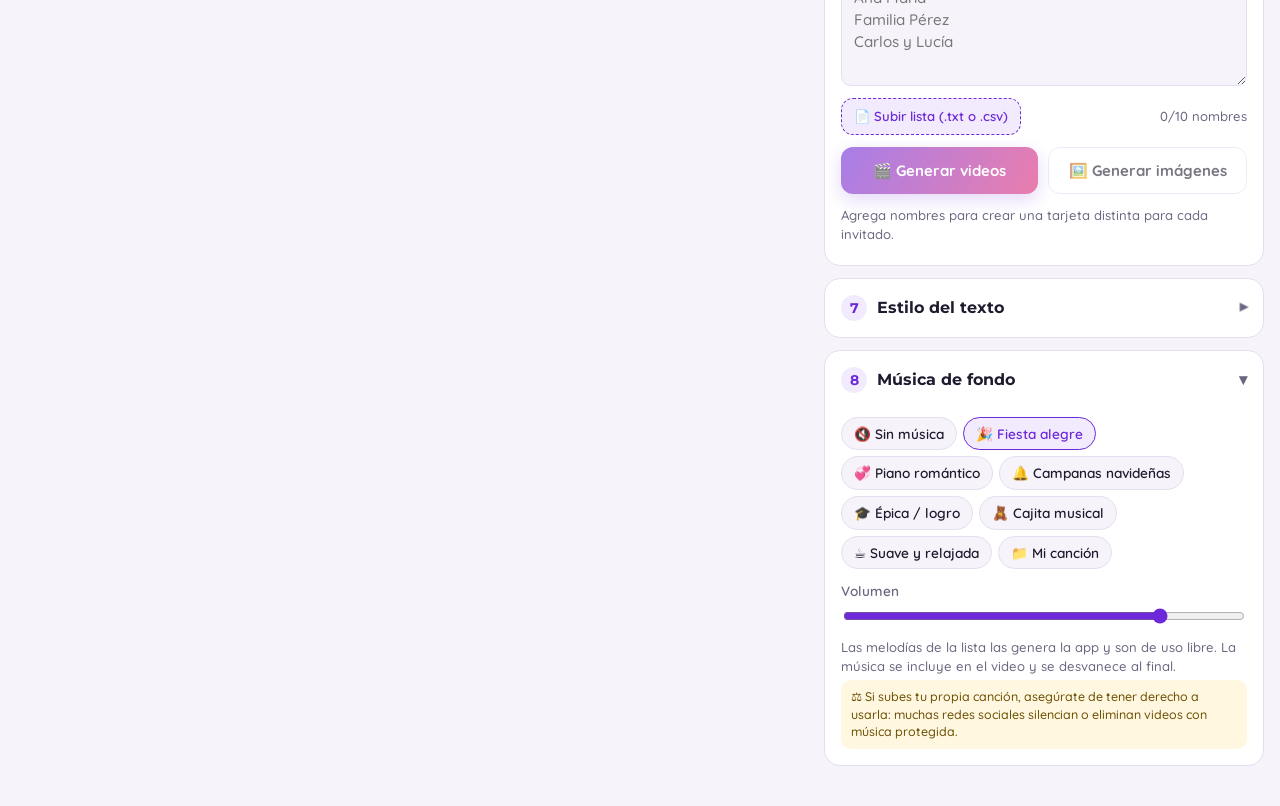
==== commit e64c5bc1: "Tarjetas: invitaciones personalizadas con lista de hasta 10 nombres Lista escrita o subida (.txt/.cs" ====
--- a/tarjetas/index.html
+++ b/tarjetas/index.html
@@ -114,8 +114,27 @@
       </div>
     </details>
 
+    <details class="panel" open>
+      <summary><b>6</b> Personalizar con nombres <small>(hasta 10)</small></summary>
+      <p class="hint">Escribe un nombre por línea o sube una lista. Cada nombre aparece en la dedicatoria (por ejemplo, "Para Ana"). Si escribes <code>{nombre}</code> en el título, la dedicatoria, el mensaje o la firma, el nombre se coloca justo ahí.</p>
+      <label>Nombres<textarea id="names" rows="4" placeholder="Ana María&#10;Familia Pérez&#10;Carlos y Lucía"></textarea></label>
+      <div class="names-tools">
+        <label class="file small">📄 Subir lista (.txt o .csv)<input id="namesFile" type="file" accept=".txt,.csv,text/plain,text/csv" hidden></label>
+        <span id="namesCount" class="hint">0/10 nombres</span>
+      </div>
+      <div id="namesPreview" hidden>
+        <span class="lbl">Ver en la vista previa</span>
+        <div id="nameChips" class="chips"></div>
+      </div>
+      <div class="actions">
+        <button id="batchVideoBtn" class="btn primary" disabled>🎬 Generar videos</button>
+        <button id="batchPngBtn" class="btn" disabled>🖼️ Generar imágenes</button>
+      </div>
+      <p id="batchHint" class="hint"></p>
+    </details>
+
     <details class="panel">
-      <summary><b>6</b> Estilo del texto</summary>
+      <summary><b>7</b> Estilo del texto</summary>
       <div class="row2">
         <label>Letra del título<select id="titleFont"></select></label>
         <label>Letra del mensaje<select id="bodyFont"></select></label>
@@ -130,7 +149,7 @@
     </details>
 
     <details class="panel" open>
-      <summary><b>7</b> Música de fondo</summary>
+      <summary><b>8</b> Música de fondo</summary>
       <div id="musicGrid" class="chips"></div>
       <label class="file" id="musicPick" hidden>🎵 Elegir canción (MP3, M4A…)<input id="musicIn" type="file" accept="audio/*" hidden></label>
       <div id="musicBox" class="music" hidden>
@@ -147,7 +166,8 @@
 <dialog id="dlg">
   <div class="dlg-body">
     <div id="recView">
-      <h2>Grabando tu video…</h2>
+      <h2 id="recTitle">Grabando tu video…</h2>
+      <p id="recSub" class="rec-sub" hidden></p>
       <p class="hint">Mantén esta pestaña abierta y la pantalla encendida hasta que termine.</p>
       <div class="bar"><i id="recBar"></i></div>
       <p id="recLbl" class="hint center">0%</p>
@@ -164,6 +184,17 @@
         <button id="closeBtn" class="btn">Cerrar</button>
       </div>
     </div>
+    <div id="batchView" hidden>
+      <h2 id="batchTitle">¡Tus tarjetas personalizadas están listas! 🎉</h2>
+      <ul id="batchList" class="batch-list"></ul>
+      <p id="batchInfo" class="hint center"></p>
+      <p class="legal-inline center">⚖️ Antes de compartir, verifica que tienes permiso para usar todas las fotos, videos y música de tus tarjetas.</p>
+      <div class="actions">
+        <button id="zipBtn" class="btn primary">⬇️ Descargar todo (.zip)</button>
+        <button id="shareAllBtn" class="btn" hidden>📤 Compartir todo</button>
+        <button id="batchClose" class="btn">Cerrar</button>
+      </div>
+    </div>
   </div>
 </dialog>
 <div id="toast" role="status" aria-live="polite"></div>
--- a/tarjetas/styles.css
+++ b/tarjetas/styles.css
@@ -132,6 +132,18 @@
 #media video { width: 1px; height: 1px; }
 .photos .badge { position: absolute; bottom: 38px; right: 4px; background: rgba(0, 0, 0, 0.65); color: #fff; font-size: 0.68rem; font-weight: 700; border-radius: 99px; padding: 1px 7px; }
 .photos .snd { position: absolute; top: 4px; right: 4px; border: 0; width: 26px; height: 26px; border-radius: 50%; background: rgba(255, 255, 255, 0.92); font-size: 0.8rem; padding: 0; }
+.names-tools { display: flex; align-items: center; justify-content: space-between; gap: 10px; flex-wrap: wrap; }
+.file.small { padding: 8px 12px; font-size: 0.82rem; }
+.chip.name { max-width: 100%; overflow: hidden; text-overflow: ellipsis; white-space: nowrap; }
+code { background: var(--soft); color: var(--brand); padding: 1px 5px; border-radius: 5px; font-size: 0.85em; }
+.rec-sub { margin: 0; text-align: center; font-weight: 700; color: var(--brand); }
+.batch-list { list-style: none; margin: 10px 0; padding: 0; display: flex; flex-direction: column; gap: 6px; max-height: 50vh; overflow-y: auto; }
+.batch-list li { display: flex; align-items: center; gap: 10px; padding: 6px 8px; border: 1px solid var(--line); border-radius: 12px; background: var(--bg); }
+.batch-list .thumb { width: 44px; height: 44px; border-radius: 8px; object-fit: cover; flex: none; background: var(--soft); display: grid; place-items: center; font-size: 1.2rem; }
+.batch-list .who { flex: 1; min-width: 0; }
+.batch-list .who b { display: block; overflow: hidden; text-overflow: ellipsis; white-space: nowrap; }
+.batch-list .who small { color: var(--muted); }
+.batch-list a, .batch-list button { flex: none; border: 1px solid var(--line); background: var(--panel); border-radius: 10px; padding: 7px 10px; text-decoration: none; color: var(--ink); font-weight: 700; font-size: 0.85rem; }
 .music { display: flex; align-items: center; justify-content: space-between; gap: 8px; background: var(--bg); padding: 8px 12px; border-radius: 10px; font-size: 0.88rem; }
 .music span { overflow: hidden; text-overflow: ellipsis; white-space: nowrap; }
 
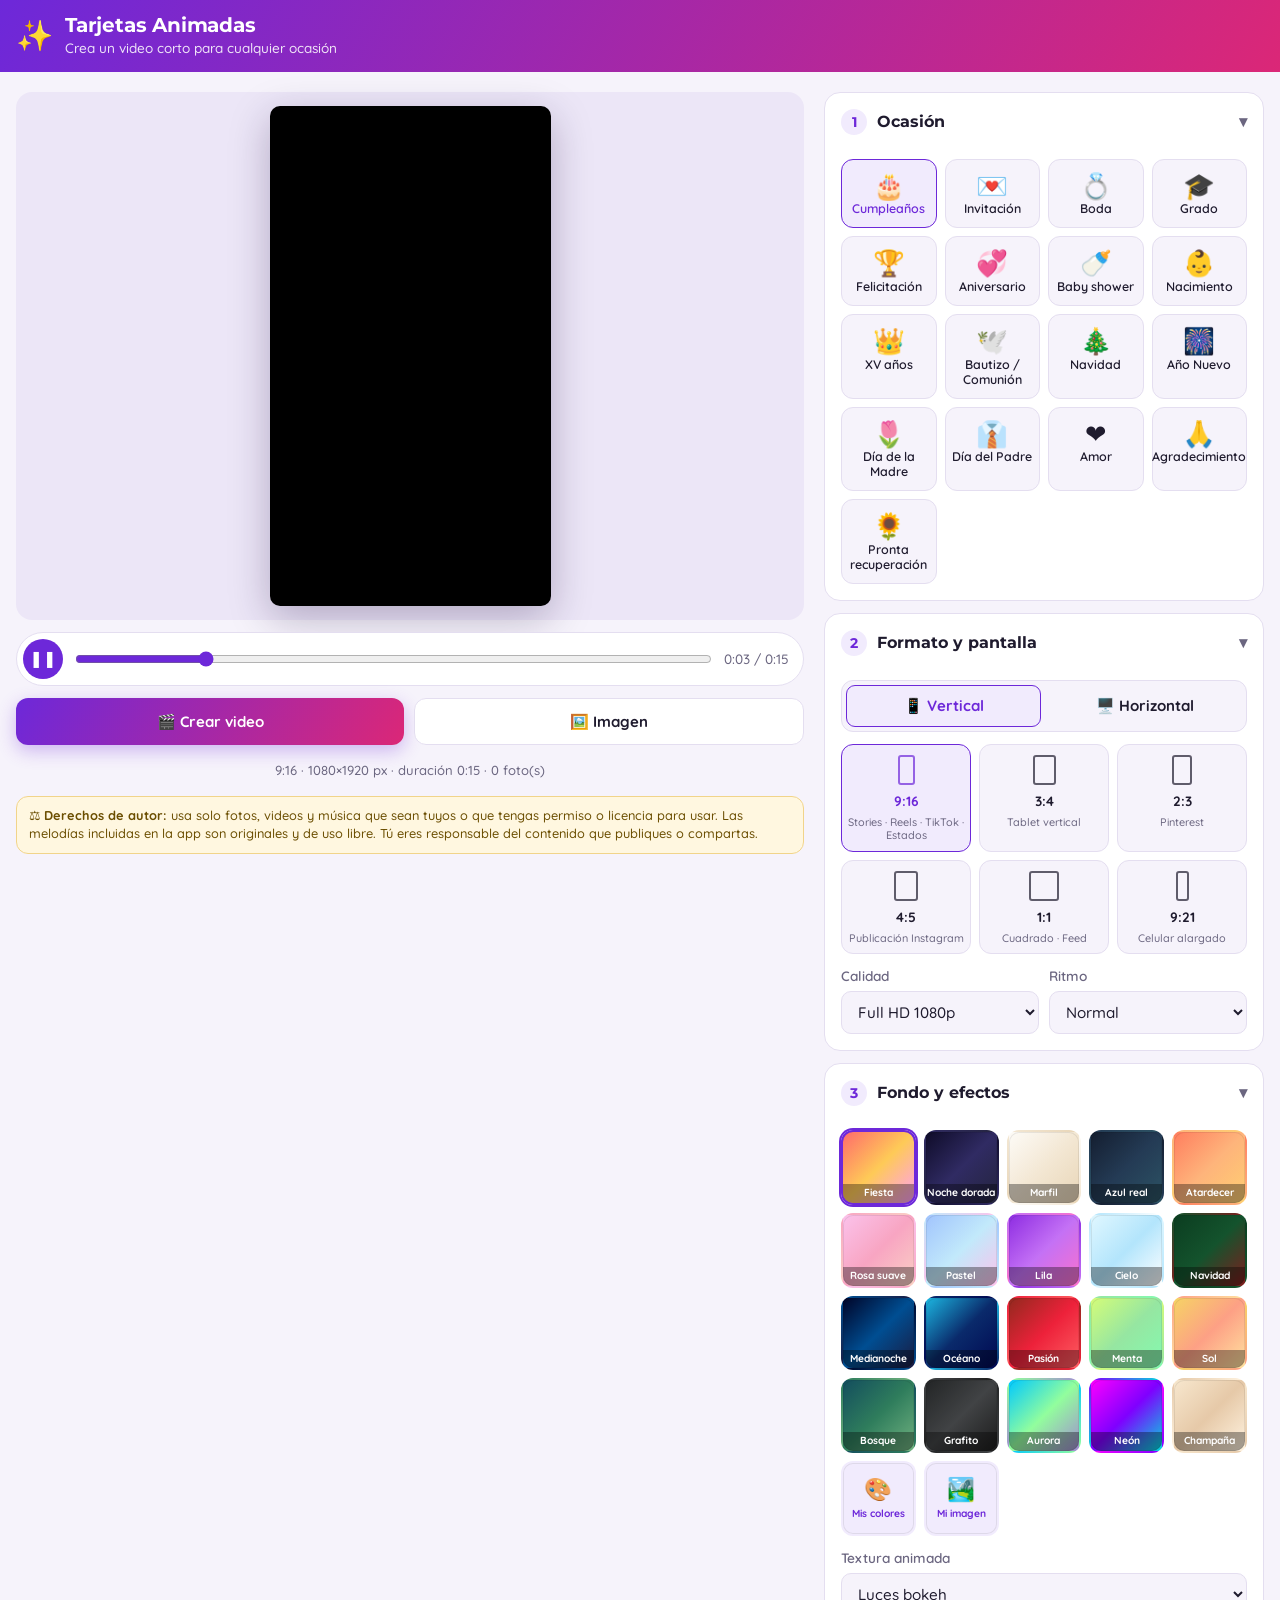
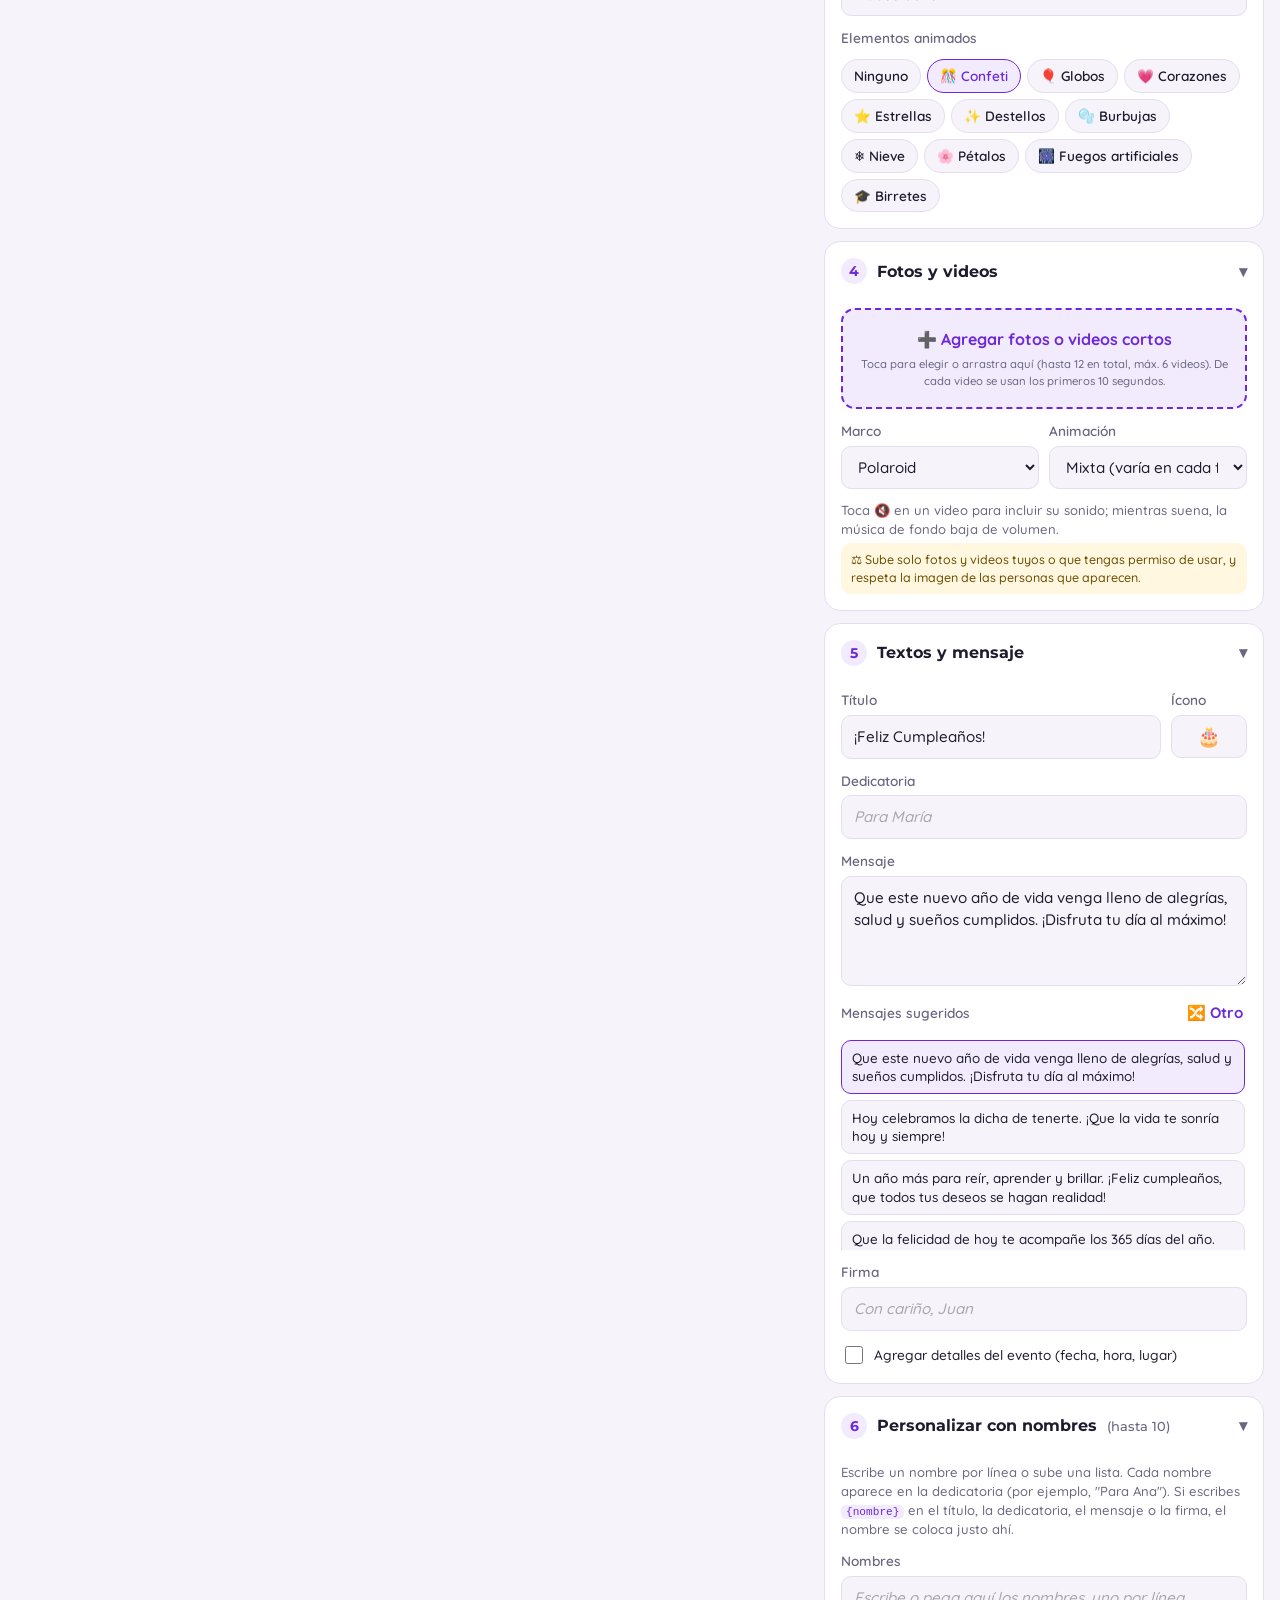
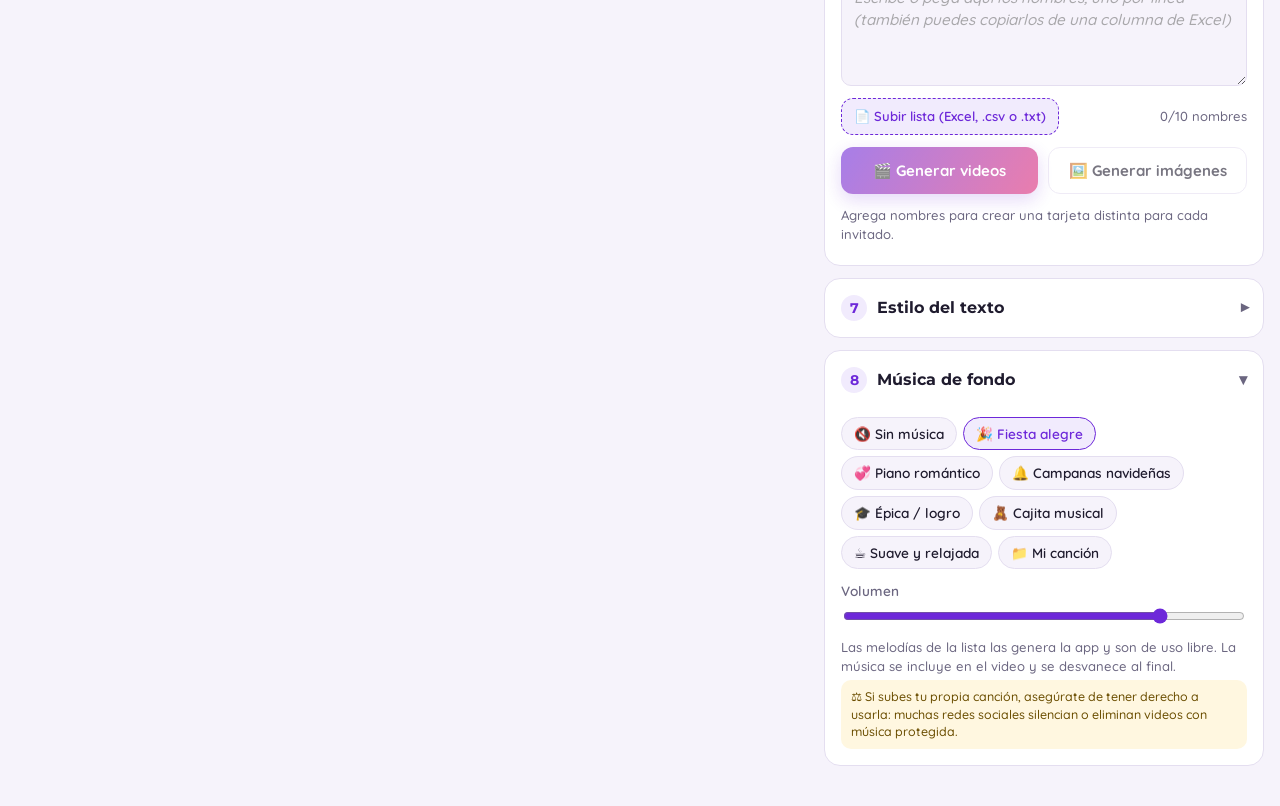
==== commit c00878af: "Tarjetas: lista de nombres desde Excel y sin código viejo en caché - Lee .xlsx, CSV (UTF-8 o Windows" ====
--- a/tarjetas/index.html
+++ b/tarjetas/index.html
@@ -10,7 +10,7 @@
 <link rel="preconnect" href="https://fonts.googleapis.com">
 <link rel="preconnect" href="https://fonts.gstatic.com" crossorigin>
 <link rel="stylesheet" href="https://fonts.googleapis.com/css2?family=Cinzel:wght@700&family=Dancing+Script:wght@700&family=Great+Vibes&family=Lobster&family=Montserrat:wght@400;600;700&family=Pacifico&family=Playfair+Display:wght@700&family=Quicksand:wght@500;600;700&display=swap">
-<link rel="stylesheet" href="styles.css">
+<link rel="stylesheet" href="styles.css?v=20261122">
 </head>
 <body>
 <header class="top">
@@ -117,9 +117,9 @@
     <details class="panel" open>
       <summary><b>6</b> Personalizar con nombres <small>(hasta 10)</small></summary>
       <p class="hint">Escribe un nombre por línea o sube una lista. Cada nombre aparece en la dedicatoria (por ejemplo, "Para Ana"). Si escribes <code>{nombre}</code> en el título, la dedicatoria, el mensaje o la firma, el nombre se coloca justo ahí.</p>
-      <label>Nombres<textarea id="names" rows="4" placeholder="Ana María&#10;Familia Pérez&#10;Carlos y Lucía"></textarea></label>
+      <label>Nombres<textarea id="names" rows="4" placeholder="Escribe o pega aquí los nombres, uno por línea (también puedes copiarlos de una columna de Excel)"></textarea></label>
       <div class="names-tools">
-        <label class="file small">📄 Subir lista (.txt o .csv)<input id="namesFile" type="file" accept=".txt,.csv,text/plain,text/csv" hidden></label>
+        <label class="file small">📄 Subir lista (Excel, .csv o .txt)<input id="namesFile" type="file" accept=".txt,.csv,.xlsx,text/plain,text/csv,application/vnd.openxmlformats-officedocument.spreadsheetml.sheet" hidden></label>
         <span id="namesCount" class="hint">0/10 nombres</span>
       </div>
       <div id="namesPreview" hidden>
@@ -200,6 +200,6 @@
 <div id="toast" role="status" aria-live="polite"></div>
 <audio id="audio" loop preload="auto"></audio>
 <div id="media" aria-hidden="true"></div>
-<script type="module" src="js/app.js"></script>
+<script type="module" src="js/app.js?v=20261122"></script>
 </body>
 </html>
--- a/tarjetas/styles.css
+++ b/tarjetas/styles.css
@@ -178,3 +178,5 @@
   .ratio-grid { grid-template-columns: repeat(3, 1fr); }
   .row2 { gap: 8px; }
 }
+
+input::placeholder, textarea::placeholder { font-style: italic; opacity: 0.6; }
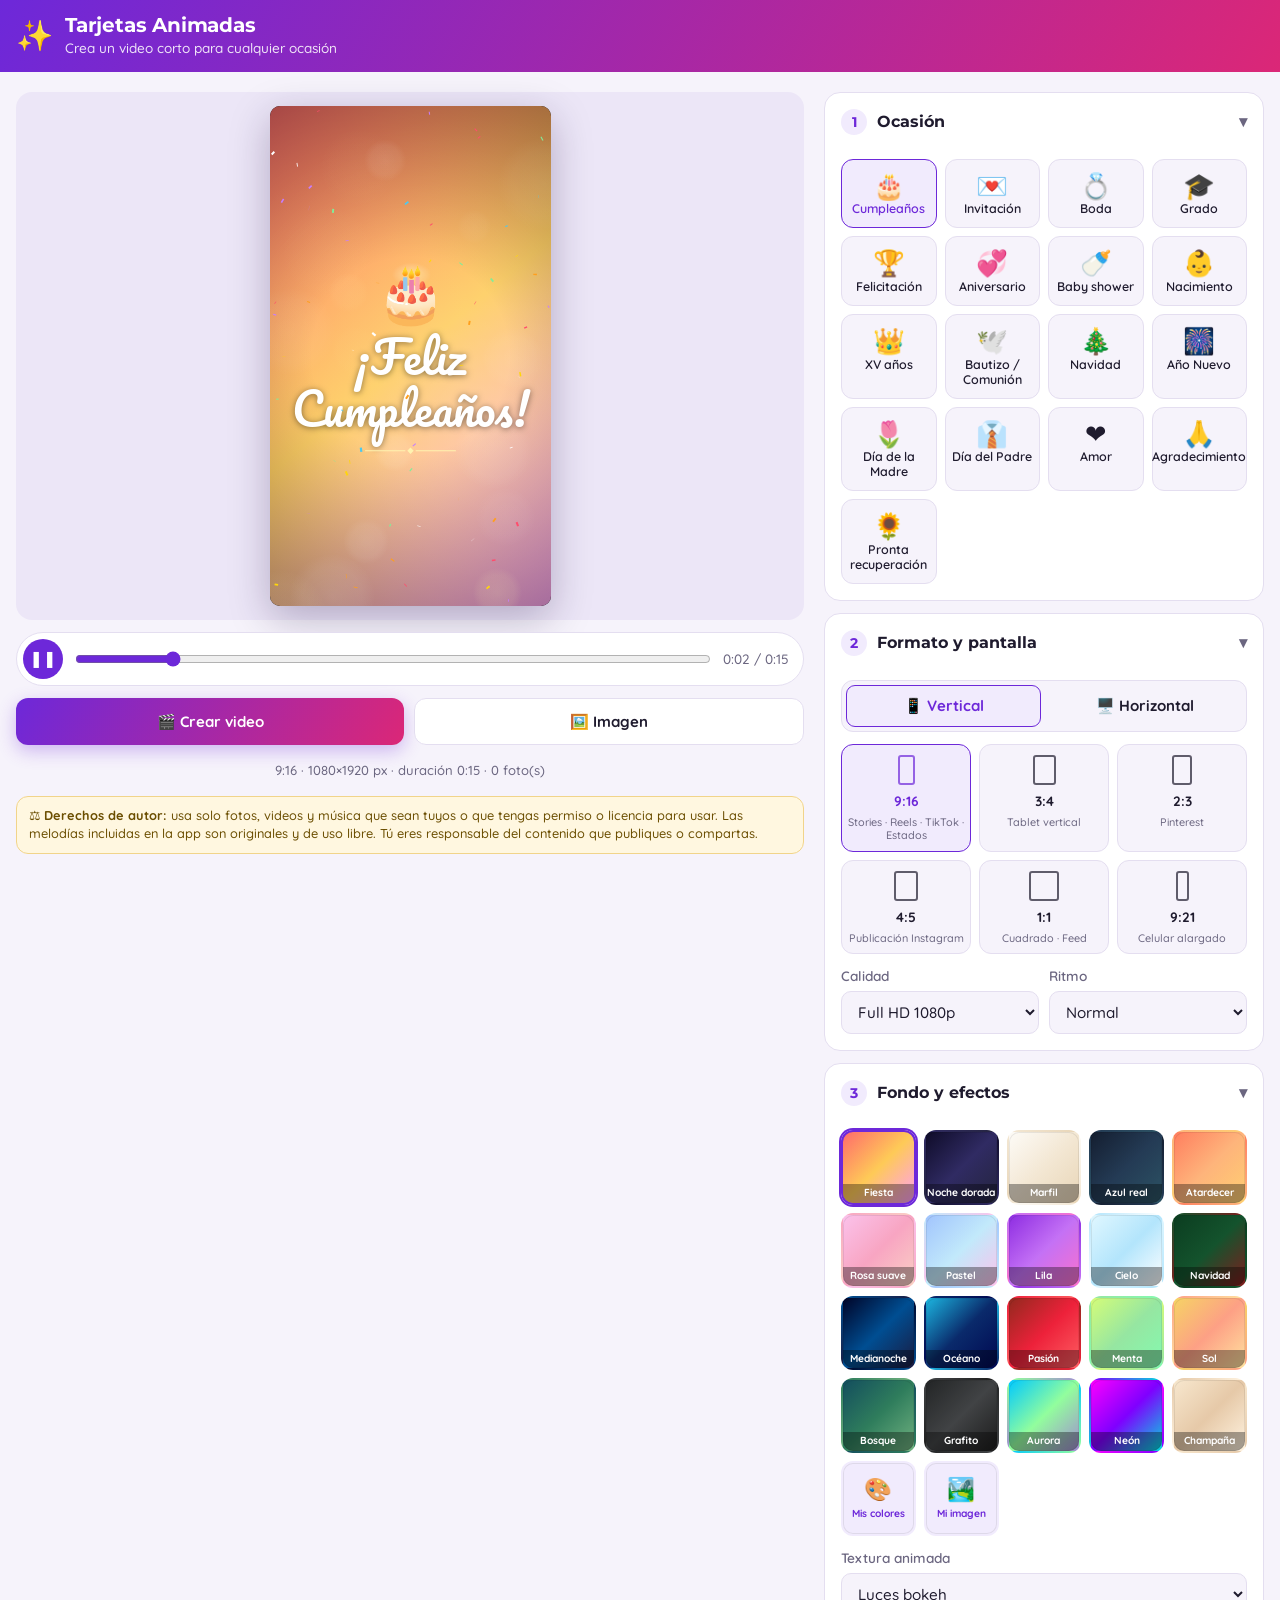
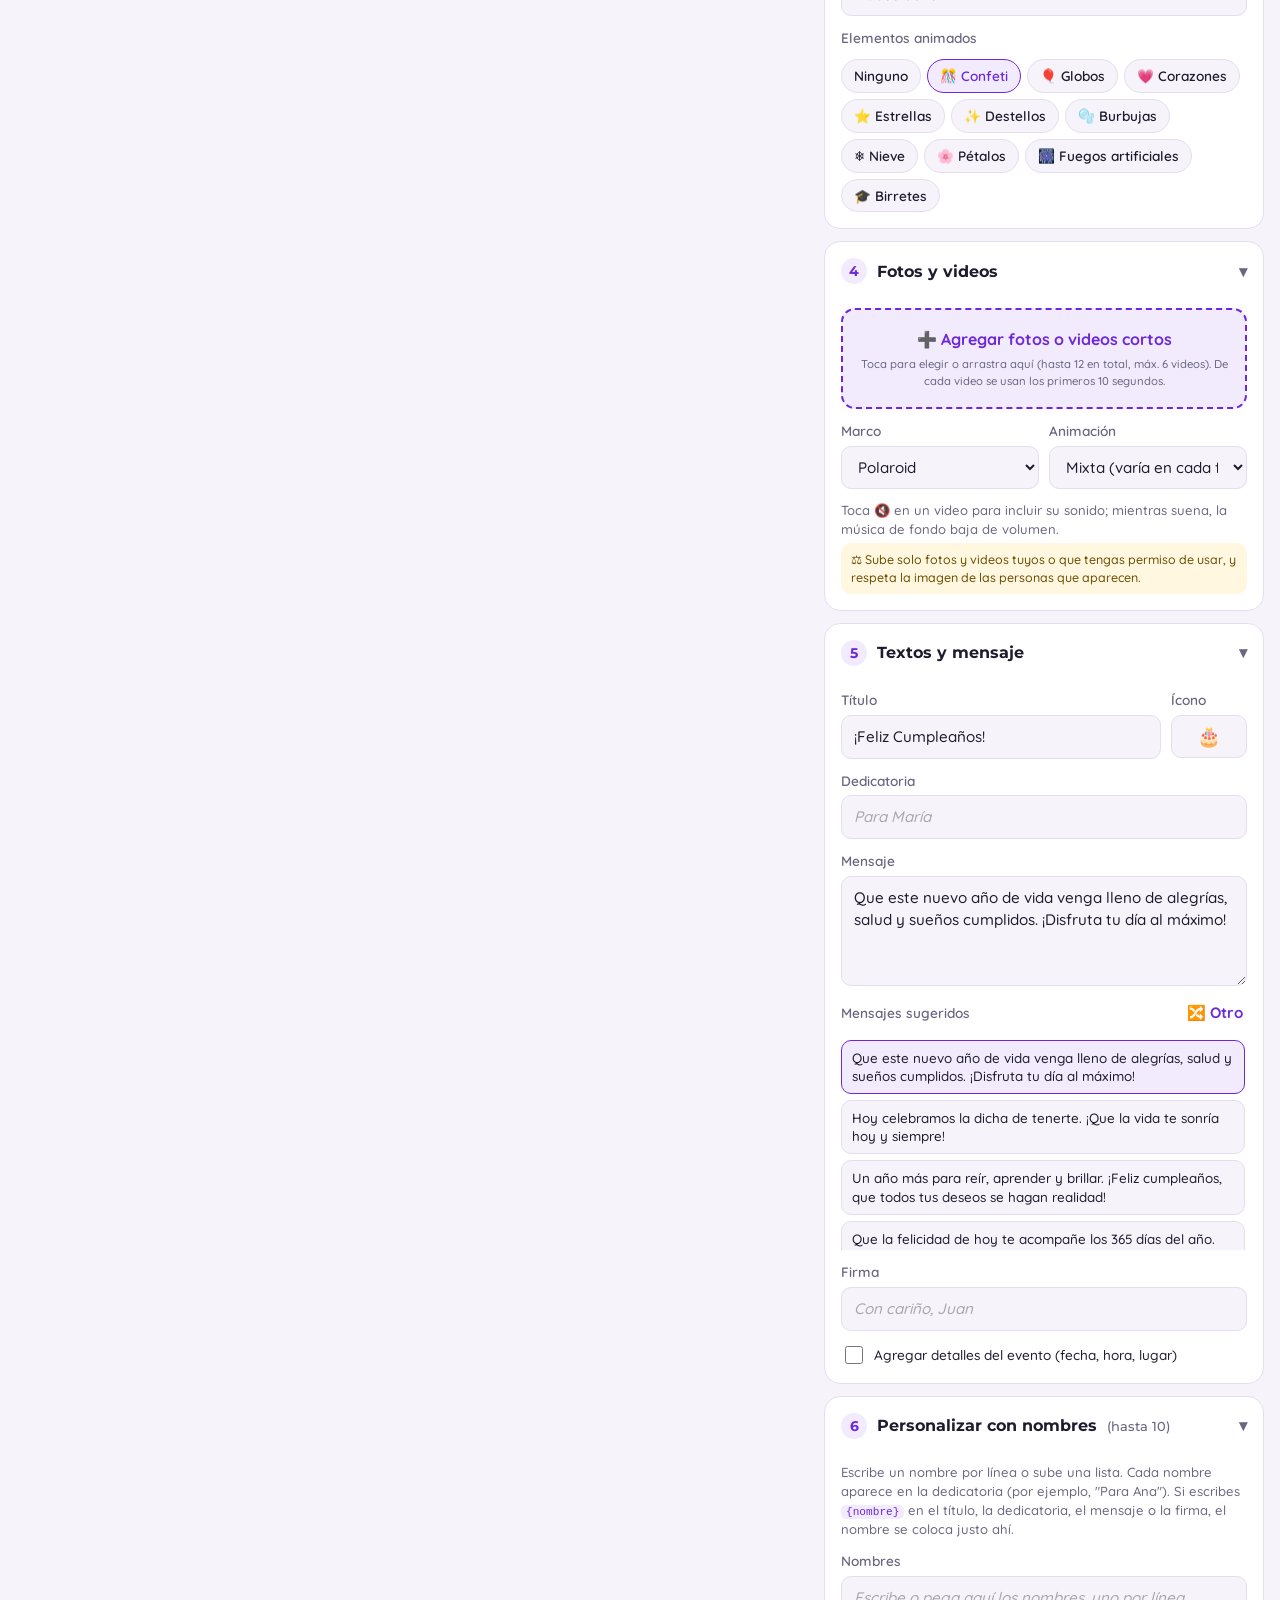
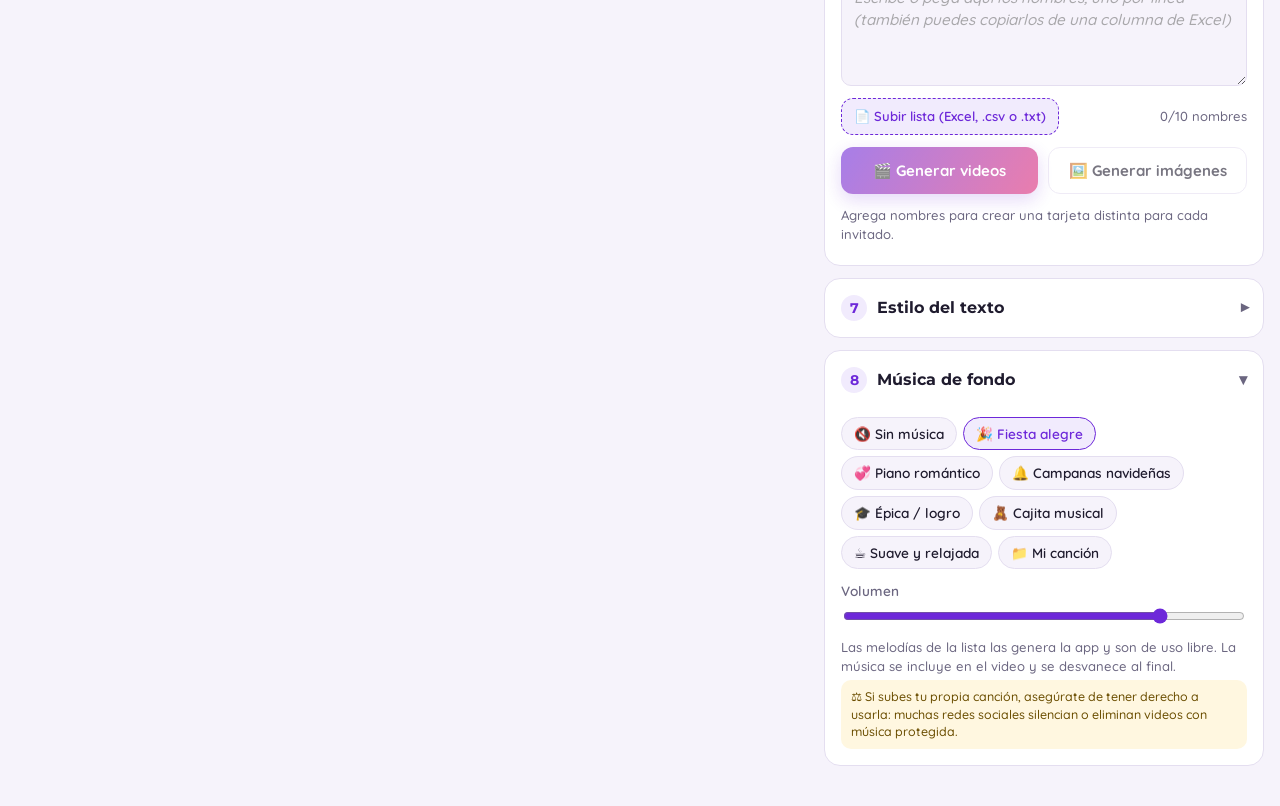
==== commit 95cd4a75: "Tarjetas: programa en un solo archivo y aviso si no carga El navegador del usuario mostraba la págin" ====
--- a/tarjetas/index.html
+++ b/tarjetas/index.html
@@ -10,13 +10,18 @@
 <link rel="preconnect" href="https://fonts.googleapis.com">
 <link rel="preconnect" href="https://fonts.gstatic.com" crossorigin>
 <link rel="stylesheet" href="https://fonts.googleapis.com/css2?family=Cinzel:wght@700&family=Dancing+Script:wght@700&family=Great+Vibes&family=Lobster&family=Montserrat:wght@400;600;700&family=Pacifico&family=Playfair+Display:wght@700&family=Quicksand:wght@500;600;700&display=swap">
-<link rel="stylesheet" href="styles.css?v=20261122">
+<link rel="stylesheet" href="styles.css?v=20261122b">
 </head>
 <body>
 <header class="top">
   <div class="brand"><span class="logo" aria-hidden="true">✨</span><div><h1>Tarjetas Animadas</h1><p>Crea un video corto para cualquier ocasión</p></div></div>
 </header>
 
+<div id="loadError" class="load-error" role="alert" hidden>
+  <b>⚠️ La app no terminó de cargar.</b>
+  Revisa que subiste la carpeta <code>tarjetas</code> completa (debe incluir el archivo <code>tarjetas.js</code>) y recarga la página con Ctrl + F5. Si continúa, envía este detalle:
+  <span id="loadErrorMsg"></span>
+</div>
 <main class="layout">
   <section class="preview" aria-label="Vista previa">
     <div class="stage" id="stage"><canvas id="cv" aria-label="Vista previa animada de la tarjeta"></canvas></div>
@@ -200,6 +205,22 @@
 <div id="toast" role="status" aria-live="polite"></div>
 <audio id="audio" loop preload="auto"></audio>
 <div id="media" aria-hidden="true"></div>
-<script type="module" src="js/app.js?v=20261122"></script>
+<script>
+  // Si la app no arranca, muestra la causa en pantalla (en vez de una página vacía).
+  (function () {
+    var errs = [];
+    window.addEventListener('error', function (e) {
+      var t = e.target;
+      if (t && t.tagName === 'SCRIPT') errs.push('No se pudo descargar ' + (t.getAttribute('src') || 'el programa'));
+      else errs.push((e.message || 'Error') + (e.filename ? ' (' + e.filename.split('/').pop() + ':' + e.lineno + ')' : ''));
+    }, true);
+    setTimeout(function () {
+      if (window.__appReady) return;
+      document.getElementById('loadError').hidden = false;
+      document.getElementById('loadErrorMsg').textContent = errs.join(' · ') || 'El programa no terminó de cargar.';
+    }, 6000);
+  })();
+</script>
+<script src="tarjetas.js?v=20261122b"></script>
 </body>
 </html>
--- a/tarjetas/styles.css
+++ b/tarjetas/styles.css
@@ -180,3 +180,6 @@
 }
 
 input::placeholder, textarea::placeholder { font-style: italic; opacity: 0.6; }
+.load-error { max-width: 1248px; margin: 16px auto 0; padding: 14px 16px; border-radius: 14px; background: #fde8e8; color: #7a1010; border: 1px solid #f3b4b4; font-size: 0.92rem; line-height: 1.5; }
+.load-error span { display: block; margin-top: 6px; font-family: ui-monospace, monospace; font-size: 0.82rem; word-break: break-word; }
+@media (max-width: 899px) { .load-error { margin: 12px 16px 0; } }
